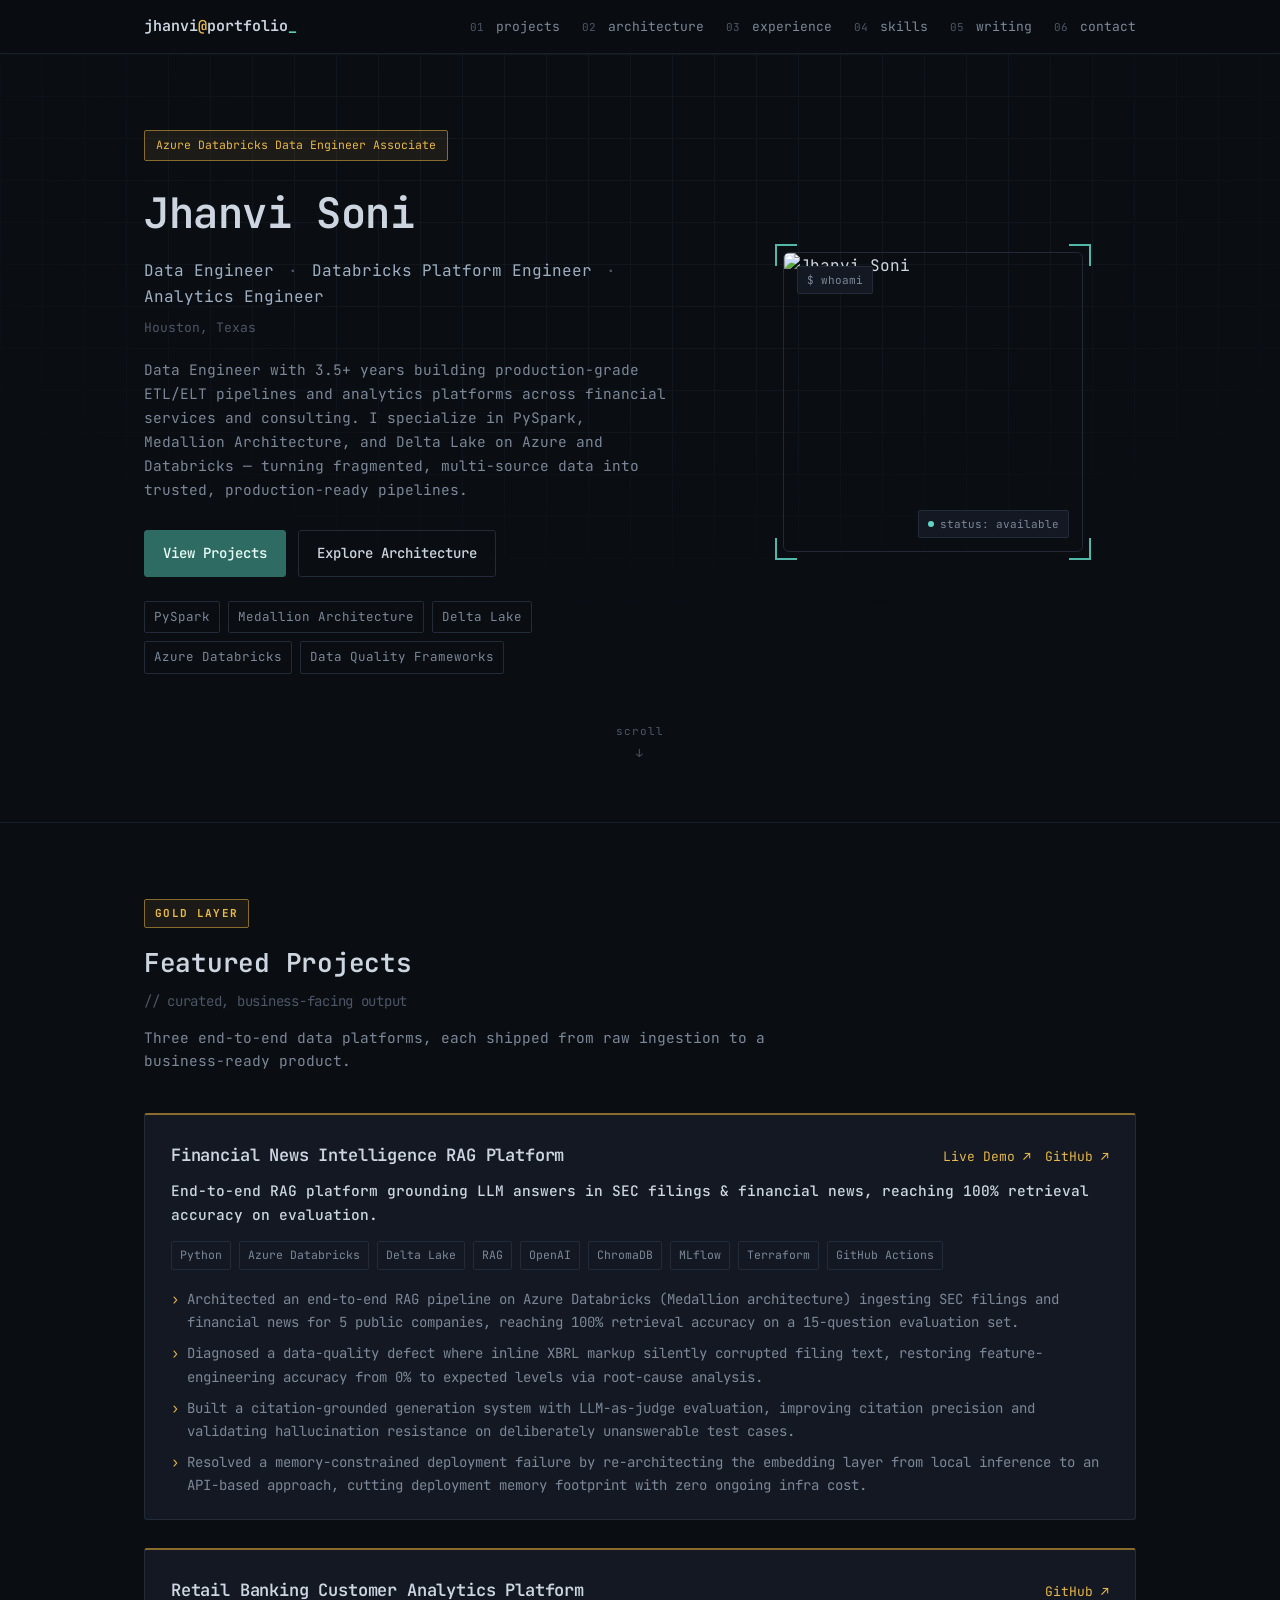
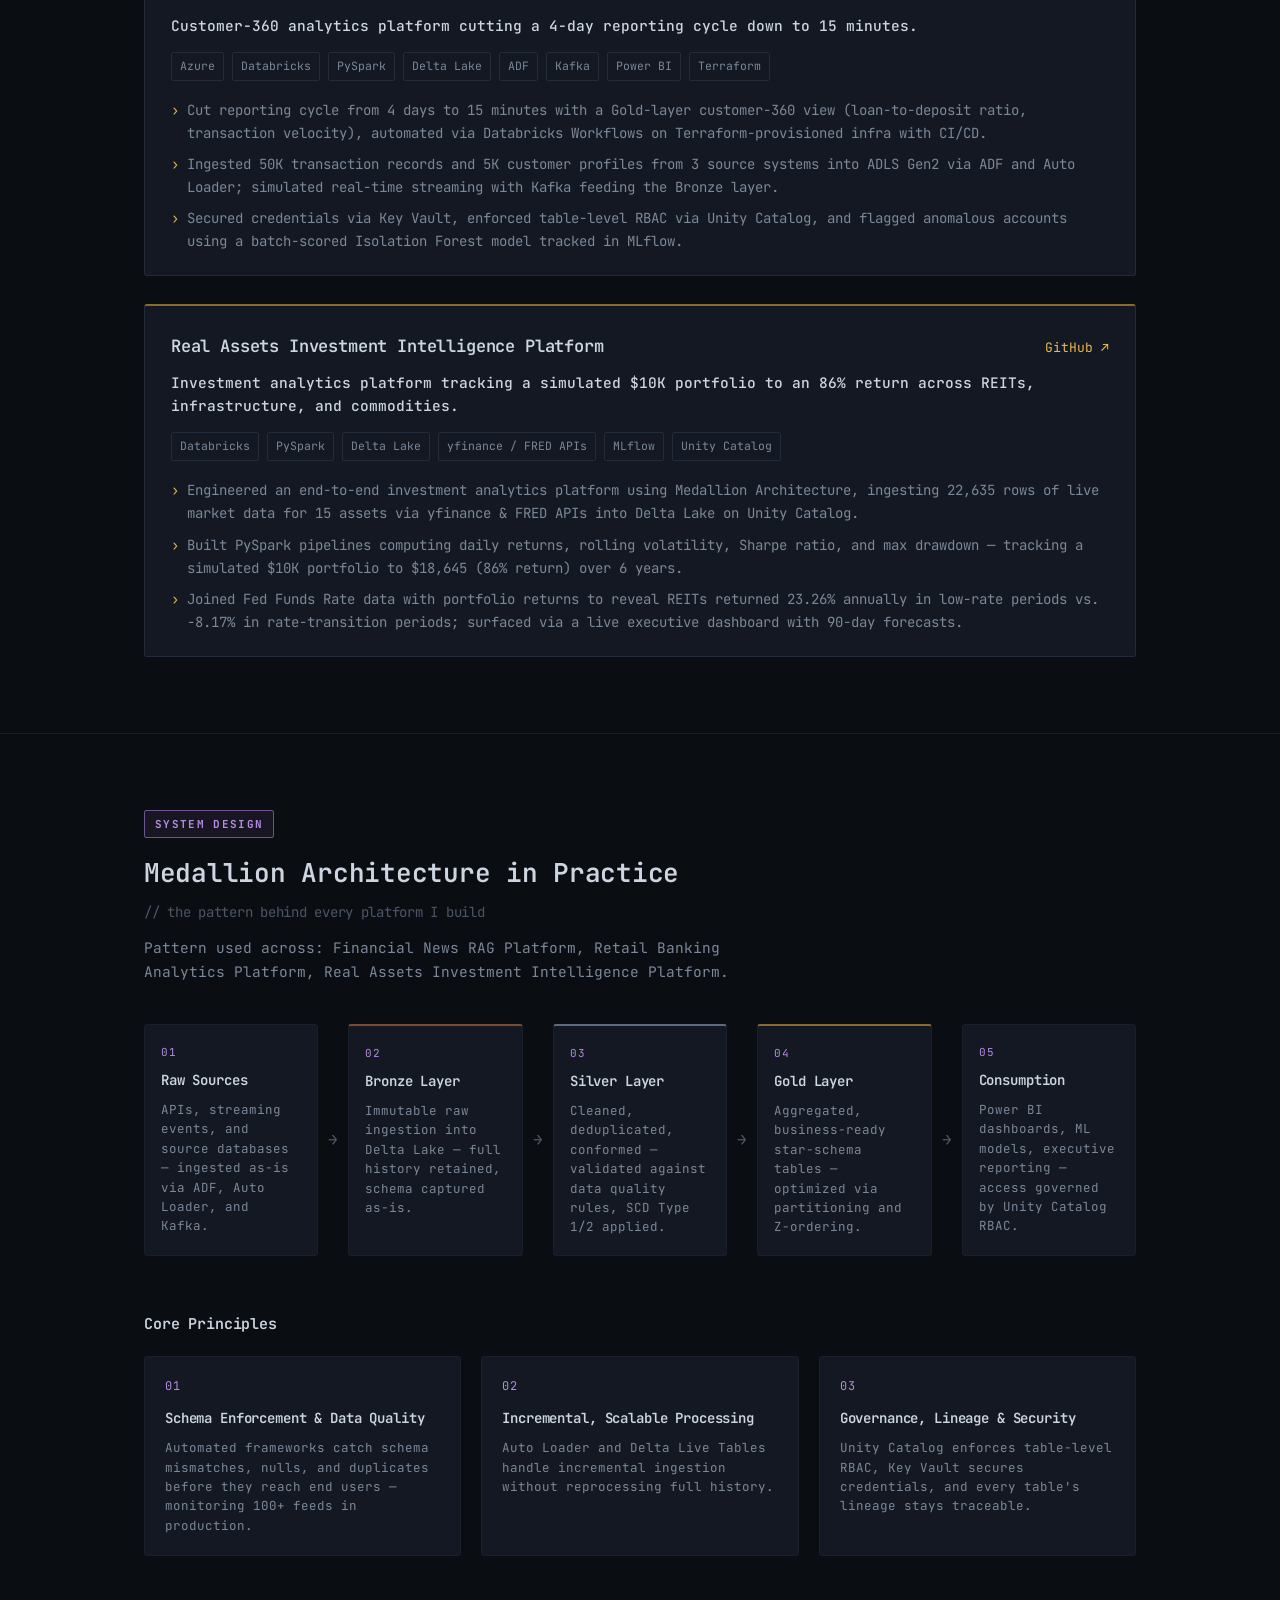
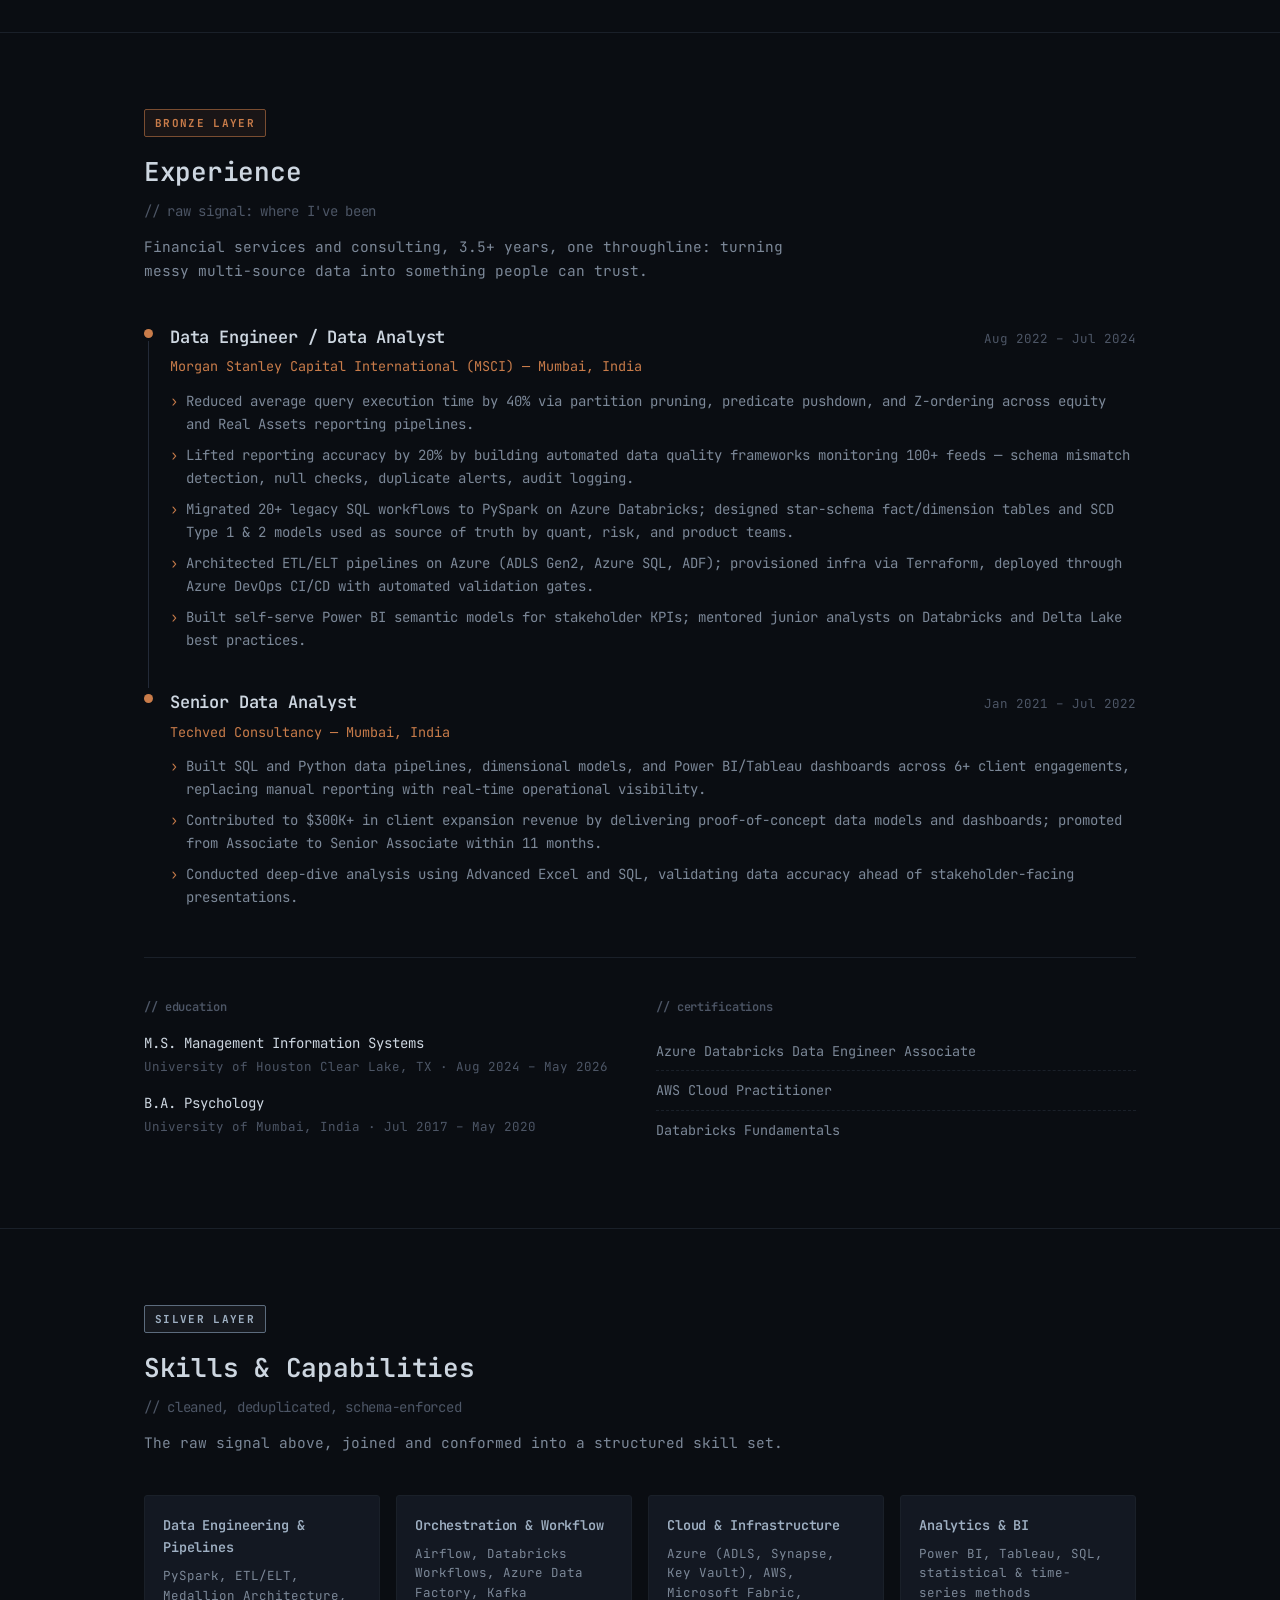
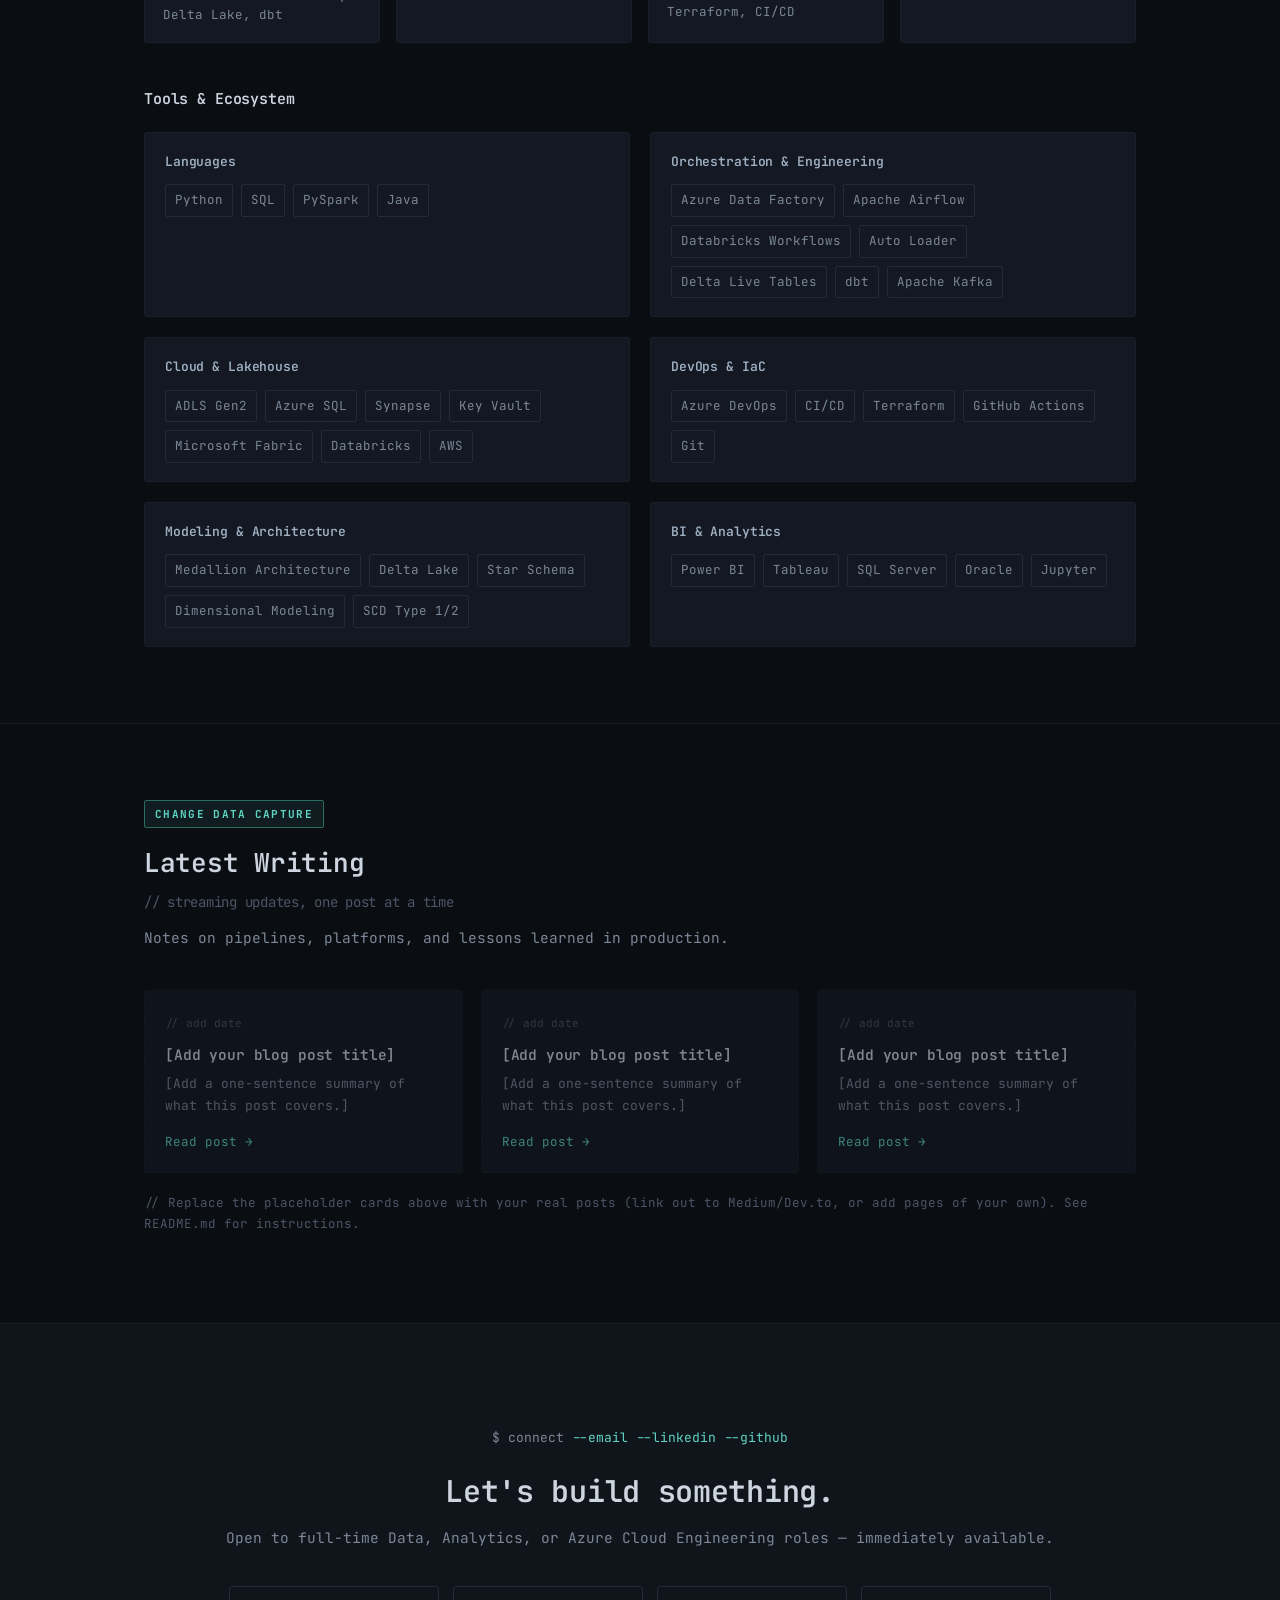
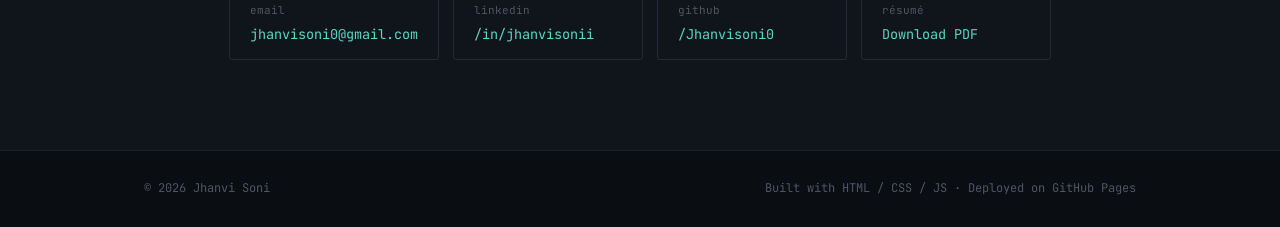
==== index.html @ 6d426b10 "Add files via upload" ====
<!DOCTYPE html>
<html lang="en">
<head>
<meta charset="UTF-8">
<meta name="viewport" content="width=device-width, initial-scale=1.0">
<title>Jhanvi Soni — Data Engineer</title>
<meta name="description" content="Jhanvi Soni — Data Engineer specializing in PySpark, Medallion Architecture, and Delta Lake on Azure & Databricks.">
<link rel="preconnect" href="https://fonts.googleapis.com">
<link rel="preconnect" href="https://fonts.gstatic.com" crossorigin>
<link href="https://fonts.googleapis.com/css2?family=JetBrains+Mono:ital,wght@0,400;0,500;0,600;0,700;1,400&display=swap" rel="stylesheet">
<link rel="stylesheet" href="style.css">
</head>
<body>

<!-- ============ NAV ============ -->
<header class="nav" id="nav">
  <div class="nav-inner">
    <a href="#top" class="nav-logo">jhanvi<span class="accent-gold">@</span>portfolio<span class="cursor-blink">_</span></a>
    <button class="nav-toggle" id="navToggle" aria-label="Toggle menu" aria-expanded="false">
      <span></span><span></span><span></span>
    </button>
    <nav class="nav-links" id="navLinks">
      <a href="#gold"><span class="line-no">01</span> projects</a>
      <a href="#architecture"><span class="line-no">02</span> architecture</a>
      <a href="#bronze"><span class="line-no">03</span> experience</a>
      <a href="#silver"><span class="line-no">04</span> skills</a>
      <a href="#cdc"><span class="line-no">05</span> writing</a>
      <a href="#contact"><span class="line-no">06</span> contact</a>
    </nav>
  </div>
</header>

<!-- ============ HERO ============ -->
<section class="hero" id="top">
  <div class="hero-grid"></div>
  <div class="container">
    <div class="hero-layout">

      <div class="hero-text">
        <span class="hero-badge">Azure Databricks Data Engineer Associate</span>
        <h1 class="hero-name">Jhanvi Soni</h1>
        <p class="hero-role">Data Engineer <span class="dot-sep">·</span> Databricks Platform Engineer <span class="dot-sep">·</span> Analytics Engineer</p>
        <p class="hero-location">Houston, Texas</p>
        <p class="hero-bio">Data Engineer with 3.5+ years building production-grade ETL/ELT pipelines and analytics platforms across financial services and consulting. I specialize in PySpark, Medallion Architecture, and Delta Lake on Azure and Databricks — turning fragmented, multi-source data into trusted, production-ready pipelines.</p>

        <div class="hero-actions">
          <a href="#gold" class="btn btn-primary">View Projects</a>
          <a href="#architecture" class="btn btn-ghost">Explore Architecture</a>
        </div>

        <div class="chip-row hero-pills">
          <span class="chip chip-pill">PySpark</span>
          <span class="chip chip-pill">Medallion Architecture</span>
          <span class="chip chip-pill">Delta Lake</span>
          <span class="chip chip-pill">Azure Databricks</span>
          <span class="chip chip-pill">Data Quality Frameworks</span>
        </div>
      </div>

      <div class="hero-photo-wrap">
        <div class="hero-photo-frame">
          <span class="frame-corner corner-tl"></span>
          <span class="frame-corner corner-tr"></span>
          <span class="frame-corner corner-bl"></span>
          <span class="frame-corner corner-br"></span>
          <img src="assets/profile.jpg" alt="Jhanvi Soni" class="hero-photo">
          <span class="frame-tag frame-tag-top">$ whoami</span>
          <span class="frame-tag frame-tag-bottom"><span class="status-dot"></span> status: available</span>
        </div>
      </div>

    </div>

    <a href="#gold" class="scroll-cue">
      <span>scroll</span>
      <span class="scroll-arrow">↓</span>
    </a>
  </div>
</section>

<!-- ============ GOLD :: FEATURED PROJECTS ============ -->
<section class="layer gold" id="gold">
  <div class="container">
    <div class="layer-head">
      <span class="layer-tag layer-tag-gold">GOLD LAYER</span>
      <h2 class="layer-title">Featured Projects <span class="layer-sub">// curated, business-facing output</span></h2>
      <p class="layer-desc">Three end-to-end data platforms, each shipped from raw ingestion to a business-ready product.</p>
    </div>

    <div class="projects-grid">

      <article class="project-card">
        <div class="project-head">
          <h3>Financial News Intelligence RAG Platform</h3>
          <div class="project-links">
            <a href="https://financial-news-intelligence-rag-spfkf8yfjgbvxuzqiozyth.streamlit.app/" target="_blank" rel="noopener">Live Demo ↗</a>
            <a href="https://github.com/Jhanvisoni0/financial-news-intelligence-rag" target="_blank" rel="noopener">GitHub ↗</a>
          </div>
        </div>
        <p class="project-teaser">End-to-end RAG platform grounding LLM answers in SEC filings &amp; financial news, reaching 100% retrieval accuracy on evaluation.</p>
        <div class="chip-row chip-row-tight">
          <span class="chip chip-sm">Python</span><span class="chip chip-sm">Azure Databricks</span><span class="chip chip-sm">Delta Lake</span><span class="chip chip-sm">RAG</span><span class="chip chip-sm">OpenAI</span><span class="chip chip-sm">ChromaDB</span><span class="chip chip-sm">MLflow</span><span class="chip chip-sm">Terraform</span><span class="chip chip-sm">GitHub Actions</span>
        </div>
        <ul class="project-bullets">
          <li>Architected an end-to-end RAG pipeline on Azure Databricks (Medallion architecture) ingesting SEC filings and financial news for 5 public companies, reaching 100% retrieval accuracy on a 15-question evaluation set.</li>
          <li>Diagnosed a data-quality defect where inline XBRL markup silently corrupted filing text, restoring feature-engineering accuracy from 0% to expected levels via root-cause analysis.</li>
          <li>Built a citation-grounded generation system with LLM-as-judge evaluation, improving citation precision and validating hallucination resistance on deliberately unanswerable test cases.</li>
          <li>Resolved a memory-constrained deployment failure by re-architecting the embedding layer from local inference to an API-based approach, cutting deployment memory footprint with zero ongoing infra cost.</li>
        </ul>
      </article>

      <article class="project-card">
        <div class="project-head">
          <h3>Retail Banking Customer Analytics Platform</h3>
          <div class="project-links">
            <!-- TODO: replace with direct repo link -->
            <a href="https://github.com/Jhanvisoni0" target="_blank" rel="noopener">GitHub ↗</a>
          </div>
        </div>
        <p class="project-teaser">Customer-360 analytics platform cutting a 4-day reporting cycle down to 15 minutes.</p>
        <div class="chip-row chip-row-tight">
          <span class="chip chip-sm">Azure</span><span class="chip chip-sm">Databricks</span><span class="chip chip-sm">PySpark</span><span class="chip chip-sm">Delta Lake</span><span class="chip chip-sm">ADF</span><span class="chip chip-sm">Kafka</span><span class="chip chip-sm">Power BI</span><span class="chip chip-sm">Terraform</span>
        </div>
        <ul class="project-bullets">
          <li>Cut reporting cycle from 4 days to 15 minutes with a Gold-layer customer-360 view (loan-to-deposit ratio, transaction velocity), automated via Databricks Workflows on Terraform-provisioned infra with CI/CD.</li>
          <li>Ingested 50K transaction records and 5K customer profiles from 3 source systems into ADLS Gen2 via ADF and Auto Loader; simulated real-time streaming with Kafka feeding the Bronze layer.</li>
          <li>Secured credentials via Key Vault, enforced table-level RBAC via Unity Catalog, and flagged anomalous accounts using a batch-scored Isolation Forest model tracked in MLflow.</li>
        </ul>
      </article>

      <article class="project-card">
        <div class="project-head">
          <h3>Real Assets Investment Intelligence Platform</h3>
          <div class="project-links">
            <!-- TODO: replace with direct repo link -->
            <a href="https://github.com/Jhanvisoni0" target="_blank" rel="noopener">GitHub ↗</a>
          </div>
        </div>
        <p class="project-teaser">Investment analytics platform tracking a simulated $10K portfolio to an 86% return across REITs, infrastructure, and commodities.</p>
        <div class="chip-row chip-row-tight">
          <span class="chip chip-sm">Databricks</span><span class="chip chip-sm">PySpark</span><span class="chip chip-sm">Delta Lake</span><span class="chip chip-sm">yfinance / FRED APIs</span><span class="chip chip-sm">MLflow</span><span class="chip chip-sm">Unity Catalog</span>
        </div>
        <ul class="project-bullets">
          <li>Engineered an end-to-end investment analytics platform using Medallion Architecture, ingesting 22,635 rows of live market data for 15 assets via yfinance &amp; FRED APIs into Delta Lake on Unity Catalog.</li>
          <li>Built PySpark pipelines computing daily returns, rolling volatility, Sharpe ratio, and max drawdown — tracking a simulated $10K portfolio to $18,645 (86% return) over 6 years.</li>
          <li>Joined Fed Funds Rate data with portfolio returns to reveal REITs returned 23.26% annually in low-rate periods vs. -8.17% in rate-transition periods; surfaced via a live executive dashboard with 90-day forecasts.</li>
        </ul>
      </article>

    </div>
  </div>
</section>

<!-- ============ ARCHITECTURE :: SYSTEM DESIGN ============ -->
<section class="layer architecture" id="architecture">
  <div class="container">
    <div class="layer-head">
      <span class="layer-tag layer-tag-arch">SYSTEM DESIGN</span>
      <h2 class="layer-title">Medallion Architecture in Practice <span class="layer-sub">// the pattern behind every platform I build</span></h2>
      <p class="layer-desc">Pattern used across: Financial News RAG Platform, Retail Banking Analytics Platform, Real Assets Investment Intelligence Platform.</p>
    </div>

    <div class="pipeline">
      <div class="pipeline-step">
        <div class="pipeline-icon">01</div>
        <h4>Raw Sources</h4>
        <p>APIs, streaming events, and source databases — ingested as-is via ADF, Auto Loader, and Kafka.</p>
      </div>
      <div class="pipeline-arrow">→</div>
      <div class="pipeline-step step-bronze">
        <div class="pipeline-icon">02</div>
        <h4>Bronze Layer</h4>
        <p>Immutable raw ingestion into Delta Lake — full history retained, schema captured as-is.</p>
      </div>
      <div class="pipeline-arrow">→</div>
      <div class="pipeline-step step-silver">
        <div class="pipeline-icon">03</div>
        <h4>Silver Layer</h4>
        <p>Cleaned, deduplicated, conformed — validated against data quality rules, SCD Type 1/2 applied.</p>
      </div>
      <div class="pipeline-arrow">→</div>
      <div class="pipeline-step step-gold">
        <div class="pipeline-icon">04</div>
        <h4>Gold Layer</h4>
        <p>Aggregated, business-ready star-schema tables — optimized via partitioning and Z-ordering.</p>
      </div>
      <div class="pipeline-arrow">→</div>
      <div class="pipeline-step">
        <div class="pipeline-icon">05</div>
        <h4>Consumption</h4>
        <p>Power BI dashboards, ML models, executive reporting — access governed by Unity Catalog RBAC.</p>
      </div>
    </div>

    <h3 class="principles-title">Core Principles</h3>
    <div class="principles-grid">
      <div class="principle">
        <span class="principle-no">01</span>
        <h4>Schema Enforcement &amp; Data Quality</h4>
        <p>Automated frameworks catch schema mismatches, nulls, and duplicates before they reach end users — monitoring 100+ feeds in production.</p>
      </div>
      <div class="principle">
        <span class="principle-no">02</span>
        <h4>Incremental, Scalable Processing</h4>
        <p>Auto Loader and Delta Live Tables handle incremental ingestion without reprocessing full history.</p>
      </div>
      <div class="principle">
        <span class="principle-no">03</span>
        <h4>Governance, Lineage &amp; Security</h4>
        <p>Unity Catalog enforces table-level RBAC, Key Vault secures credentials, and every table's lineage stays traceable.</p>
      </div>
    </div>
  </div>
</section>

<!-- ============ BRONZE :: EXPERIENCE ============ -->
<section class="layer bronze" id="bronze">
  <div class="container">
    <div class="layer-head">
      <span class="layer-tag layer-tag-bronze">BRONZE LAYER</span>
      <h2 class="layer-title">Experience <span class="layer-sub">// raw signal: where I've been</span></h2>
      <p class="layer-desc">Financial services and consulting, 3.5+ years, one throughline: turning messy multi-source data into something people can trust.</p>
    </div>

    <div class="timeline">
      <div class="timeline-item">
        <div class="timeline-marker"></div>
        <div class="timeline-content">
          <div class="timeline-header">
            <h3>Data Engineer / Data Analyst</h3>
            <span class="timeline-date">Aug 2022 – Jul 2024</span>
          </div>
          <p class="timeline-org">Morgan Stanley Capital International (MSCI) — Mumbai, India</p>
          <ul class="timeline-bullets">
            <li>Reduced average query execution time by 40% via partition pruning, predicate pushdown, and Z-ordering across equity and Real Assets reporting pipelines.</li>
            <li>Lifted reporting accuracy by 20% by building automated data quality frameworks monitoring 100+ feeds — schema mismatch detection, null checks, duplicate alerts, audit logging.</li>
            <li>Migrated 20+ legacy SQL workflows to PySpark on Azure Databricks; designed star-schema fact/dimension tables and SCD Type 1 &amp; 2 models used as source of truth by quant, risk, and product teams.</li>
            <li>Architected ETL/ELT pipelines on Azure (ADLS Gen2, Azure SQL, ADF); provisioned infra via Terraform, deployed through Azure DevOps CI/CD with automated validation gates.</li>
            <li>Built self-serve Power BI semantic models for stakeholder KPIs; mentored junior analysts on Databricks and Delta Lake best practices.</li>
          </ul>
        </div>
      </div>

      <div class="timeline-item">
        <div class="timeline-marker"></div>
        <div class="timeline-content">
          <div class="timeline-header">
            <h3>Senior Data Analyst</h3>
            <span class="timeline-date">Jan 2021 – Jul 2022</span>
          </div>
          <p class="timeline-org">Techved Consultancy — Mumbai, India</p>
          <ul class="timeline-bullets">
            <li>Built SQL and Python data pipelines, dimensional models, and Power BI/Tableau dashboards across 6+ client engagements, replacing manual reporting with real-time operational visibility.</li>
            <li>Contributed to $300K+ in client expansion revenue by delivering proof-of-concept data models and dashboards; promoted from Associate to Senior Associate within 11 months.</li>
            <li>Conducted deep-dive analysis using Advanced Excel and SQL, validating data accuracy ahead of stakeholder-facing presentations.</li>
          </ul>
        </div>
      </div>
    </div>

    <div class="edu-certs">
      <div class="edu-col">
        <h4 class="col-label">// education</h4>
        <div class="edu-item">
          <p class="edu-degree">M.S. Management Information Systems</p>
          <p class="edu-school">University of Houston Clear Lake, TX · Aug 2024 – May 2026</p>
        </div>
        <div class="edu-item">
          <p class="edu-degree">B.A. Psychology</p>
          <p class="edu-school">University of Mumbai, India · Jul 2017 – May 2020</p>
        </div>
      </div>
      <div class="edu-col">
        <h4 class="col-label">// certifications</h4>
        <div class="cert-item">Azure Databricks Data Engineer Associate</div>
        <div class="cert-item">AWS Cloud Practitioner</div>
        <div class="cert-item">Databricks Fundamentals</div>
      </div>
    </div>
  </div>
</section>

<!-- ============ SILVER :: SKILLS ============ -->
<section class="layer silver" id="silver">
  <div class="container">
    <div class="layer-head">
      <span class="layer-tag layer-tag-silver">SILVER LAYER</span>
      <h2 class="layer-title">Skills &amp; Capabilities <span class="layer-sub">// cleaned, deduplicated, schema-enforced</span></h2>
      <p class="layer-desc">The raw signal above, joined and conformed into a structured skill set.</p>
    </div>

    <div class="capabilities-grid">
      <div class="capability">
        <h4>Data Engineering &amp; Pipelines</h4>
        <p>PySpark, ETL/ELT, Medallion Architecture, Delta Lake, dbt</p>
      </div>
      <div class="capability">
        <h4>Orchestration &amp; Workflow</h4>
        <p>Airflow, Databricks Workflows, Azure Data Factory, Kafka</p>
      </div>
      <div class="capability">
        <h4>Cloud &amp; Infrastructure</h4>
        <p>Azure (ADLS, Synapse, Key Vault), AWS, Microsoft Fabric, Terraform, CI/CD</p>
      </div>
      <div class="capability">
        <h4>Analytics &amp; BI</h4>
        <p>Power BI, Tableau, SQL, statistical &amp; time-series methods</p>
      </div>
    </div>

    <h3 class="tools-title">Tools &amp; Ecosystem</h3>
    <div class="skills-grid">
      <div class="skill-card">
        <h4>Languages</h4>
        <div class="chip-row">
          <span class="chip">Python</span><span class="chip">SQL</span><span class="chip">PySpark</span><span class="chip">Java</span>
        </div>
      </div>
      <div class="skill-card">
        <h4>Orchestration &amp; Engineering</h4>
        <div class="chip-row">
          <span class="chip">Azure Data Factory</span><span class="chip">Apache Airflow</span><span class="chip">Databricks Workflows</span><span class="chip">Auto Loader</span><span class="chip">Delta Live Tables</span><span class="chip">dbt</span><span class="chip">Apache Kafka</span>
        </div>
      </div>
      <div class="skill-card">
        <h4>Cloud &amp; Lakehouse</h4>
        <div class="chip-row">
          <span class="chip">ADLS Gen2</span><span class="chip">Azure SQL</span><span class="chip">Synapse</span><span class="chip">Key Vault</span><span class="chip">Microsoft Fabric</span><span class="chip">Databricks</span><span class="chip">AWS</span>
        </div>
      </div>
      <div class="skill-card">
        <h4>DevOps &amp; IaC</h4>
        <div class="chip-row">
          <span class="chip">Azure DevOps</span><span class="chip">CI/CD</span><span class="chip">Terraform</span><span class="chip">GitHub Actions</span><span class="chip">Git</span>
        </div>
      </div>
      <div class="skill-card">
        <h4>Modeling &amp; Architecture</h4>
        <div class="chip-row">
          <span class="chip">Medallion Architecture</span><span class="chip">Delta Lake</span><span class="chip">Star Schema</span><span class="chip">Dimensional Modeling</span><span class="chip">SCD Type 1/2</span>
        </div>
      </div>
      <div class="skill-card">
        <h4>BI &amp; Analytics</h4>
        <div class="chip-row">
          <span class="chip">Power BI</span><span class="chip">Tableau</span><span class="chip">SQL Server</span><span class="chip">Oracle</span><span class="chip">Jupyter</span>
        </div>
      </div>
    </div>
  </div>
</section>

<!-- ============ CDC :: LATEST WRITING (Blog) ============ -->
<section class="layer cdc" id="cdc">
  <div class="container">
    <div class="layer-head">
      <span class="layer-tag layer-tag-cdc">CHANGE DATA CAPTURE</span>
      <h2 class="layer-title">Latest Writing <span class="layer-sub">// streaming updates, one post at a time</span></h2>
      <p class="layer-desc">Notes on pipelines, platforms, and lessons learned in production.</p>
    </div>

    <div class="blog-grid">
      <a href="#" class="blog-card blog-placeholder">
        <span class="blog-date">// add date</span>
        <h4>[Add your blog post title]</h4>
        <p>[Add a one-sentence summary of what this post covers.]</p>
        <span class="blog-read">Read post →</span>
      </a>
      <a href="#" class="blog-card blog-placeholder">
        <span class="blog-date">// add date</span>
        <h4>[Add your blog post title]</h4>
        <p>[Add a one-sentence summary of what this post covers.]</p>
        <span class="blog-read">Read post →</span>
      </a>
      <a href="#" class="blog-card blog-placeholder">
        <span class="blog-date">// add date</span>
        <h4>[Add your blog post title]</h4>
        <p>[Add a one-sentence summary of what this post covers.]</p>
        <span class="blog-read">Read post →</span>
      </a>
    </div>
    <p class="blog-note">// Replace the placeholder cards above with your real posts (link out to Medium/Dev.to, or add pages of your own). See README.md for instructions.</p>
  </div>
</section>

<!-- ============ CONTACT ============ -->
<section class="contact" id="contact">
  <div class="container contact-inner">
    <p class="contact-prompt"><span class="prompt">$</span> connect <span class="flag">--email</span> <span class="flag">--linkedin</span> <span class="flag">--github</span></p>
    <h2 class="contact-title">Let's build something.</h2>
    <p class="contact-sub">Open to full-time Data, Analytics, or Azure Cloud Engineering roles — immediately available.</p>
    <div class="contact-links">
      <a href="mailto:jhanvisoni0@gmail.com" class="contact-link">
        <span class="contact-label">email</span>
        <span class="contact-value">jhanvisoni0@gmail.com</span>
      </a>
      <a href="https://linkedin.com/in/jhanvisonii/" target="_blank" rel="noopener" class="contact-link">
        <span class="contact-label">linkedin</span>
        <span class="contact-value">/in/jhanvisonii</span>
      </a>
      <a href="https://github.com/Jhanvisoni0" target="_blank" rel="noopener" class="contact-link">
        <span class="contact-label">github</span>
        <span class="contact-value">/Jhanvisoni0</span>
      </a>
      <a href="JhanviSoni_Resume.pdf" download class="contact-link">
        <span class="contact-label">résumé</span>
        <span class="contact-value">Download PDF</span>
      </a>
    </div>
  </div>
</section>

<footer class="footer">
  <div class="container footer-inner">
    <span>© 2026 Jhanvi Soni</span>
    <span class="footer-dim">Built with HTML / CSS / JS · Deployed on GitHub Pages</span>
  </div>
</footer>

<script src="script.js"></script>
</body>
</html>
---- style.css ----
/* ==========================================================================
   Design tokens
   ========================================================================== */
:root{
  --bg: #0a0d12;
  --bg-raised: #10141b;
  --bg-card: #131822;
  --border: #232a38;
  --border-soft: #1a2029;

  --text: #cdd6e0;
  --text-dim: #7c8898;
  --text-faint: #4d5666;

  --bronze: #c97c4a;
  --bronze-dim: #7a4d31;
  --silver: #9fb0c3;
  --silver-dim: #5c6b7d;
  --gold: #e8b84b;
  --gold-dim: #8a6b2e;
  --arch: #b48ce0;
  --arch-dim: #6d5490;

  --cyan: #5fd6c4;
  --cyan-dim: #2e6b62;

  --font-mono: 'JetBrains Mono', 'SFMono-Regular', Consolas, monospace;

  --radius: 3px;
  --max-w: 1040px;
}

*, *::before, *::after{ box-sizing: border-box; }
html{ scroll-behavior: smooth; }

@media (prefers-reduced-motion: reduce){
  html{ scroll-behavior: auto; }
  *{ animation-duration: 0.001ms !important; animation-iteration-count: 1 !important; transition-duration: 0.001ms !important; }
}

body{
  margin: 0;
  background: var(--bg);
  color: var(--text);
  font-family: var(--font-mono);
  font-size: 16px;
  line-height: 1.65;
  -webkit-font-smoothing: antialiased;
}

.container{ max-width: var(--max-w); margin: 0 auto; padding: 0 24px; }

a{ color: var(--cyan); text-decoration: none; }
a:hover{ text-decoration: underline; }
h1,h2,h3,h4{ margin: 0; font-weight: 600; letter-spacing: -0.01em; }
ul{ margin: 0; padding: 0; }

a:focus-visible, button:focus-visible{ outline: 2px solid var(--cyan); outline-offset: 2px; }

.accent-gold{ color: var(--gold); }
.cursor-blink{ display: inline-block; animation: blink 1.1s steps(1) infinite; color: var(--cyan); }
@keyframes blink{ 50%{ opacity: 0; } }

/* ==========================================================================
   Nav
   ========================================================================== */
.nav{
  position: sticky; top: 0; z-index: 50;
  background: rgba(10,13,18,0.85);
  backdrop-filter: blur(8px);
  border-bottom: 1px solid var(--border-soft);
}
.nav-inner{
  max-width: var(--max-w); margin: 0 auto; padding: 14px 24px;
  display: flex; align-items: center; justify-content: space-between;
}
.nav-logo{ color: var(--text); font-weight: 600; font-size: 15px; }
.nav-logo:hover{ text-decoration: none; color: var(--text); }
.nav-links{ display: flex; gap: 22px; }
.nav-links a{ color: var(--text-dim); font-size: 13px; }
.nav-links a:hover{ color: var(--cyan); text-decoration: none; }
.line-no{ color: var(--text-faint); margin-right: 4px; font-size: 11px; }

.nav-toggle{ display: none; flex-direction: column; gap: 5px; background: none; border: none; cursor: pointer; padding: 6px; }
.nav-toggle span{ width: 20px; height: 2px; background: var(--text); display: block; }

/* ==========================================================================
   Hero
   ========================================================================== */
.hero{ position: relative; padding: 76px 0 60px; overflow: hidden; }
.hero-grid{
  position: absolute; inset: 0;
  background-image: linear-gradient(var(--border-soft) 1px, transparent 1px), linear-gradient(90deg, var(--border-soft) 1px, transparent 1px);
  background-size: 42px 42px;
  mask-image: radial-gradient(ellipse 70% 60% at 50% 20%, black 40%, transparent 90%);
  opacity: 0.5; pointer-events: none;
}

.hero-layout{
  position: relative;
  display: grid;
  grid-template-columns: 1.3fr 1fr;
  gap: 56px;
  align-items: center;
}

.hero-badge{
  display: inline-block;
  font-size: 11.5px;
  color: var(--gold);
  border: 1px solid var(--gold-dim);
  background: rgba(232,184,75,0.08);
  padding: 5px 11px;
  border-radius: 2px;
  margin-bottom: 18px;
}
.hero-name{ font-size: 42px; color: var(--text); margin-bottom: 10px; }
.hero-role{ font-size: 16px; color: var(--silver); margin: 0 0 6px; }
.dot-sep{ color: var(--text-faint); margin: 0 4px; }
.hero-location{ font-size: 13px; color: var(--text-faint); margin: 0 0 20px; }
.hero-bio{ font-size: 14.5px; color: var(--text-dim); max-width: 560px; margin: 0 0 28px; }

.hero-actions{ display: flex; gap: 12px; flex-wrap: wrap; margin-bottom: 24px; }
.btn{
  display: inline-flex; align-items: center; gap: 6px;
  padding: 11px 18px; border-radius: var(--radius);
  font-family: var(--font-mono); font-size: 14px; font-weight: 500;
  border: 1px solid var(--border);
  transition: border-color .15s ease, color .15s ease, background .15s ease;
}
.btn:hover{ text-decoration: none; }
.btn-primary{ background: var(--cyan-dim); color: #eafff9; border-color: var(--cyan-dim); }
.btn-primary:hover{ background: var(--cyan); border-color: var(--cyan); color: #04231d; }
.btn-ghost{ color: var(--text); background: transparent; }
.btn-ghost:hover{ border-color: var(--cyan); color: var(--cyan); }

.hero-pills{ margin-top: 4px; }
.chip-pill{ border-color: var(--border); color: var(--text-dim); border-radius: 20px; padding: 6px 13px; }

/* --- hero photo --- */
.hero-photo-wrap{ display: flex; justify-content: center; }
.hero-photo-frame{
  position: relative;
  width: 100%;
  max-width: 300px;
}
.hero-photo{
  width: 100%;
  aspect-ratio: 1 / 1;
  object-fit: cover;
  border-radius: 6px;
  border: 1px solid var(--border);
  display: block;
  filter: saturate(0.92) contrast(1.02);
}
.frame-corner{
  position: absolute;
  width: 22px; height: 22px;
  border: 2px solid var(--cyan);
  opacity: 0.85;
}
.corner-tl{ top: -8px; left: -8px; border-right: none; border-bottom: none; }
.corner-tr{ top: -8px; right: -8px; border-left: none; border-bottom: none; }
.corner-bl{ bottom: -8px; left: -8px; border-right: none; border-top: none; }
.corner-br{ bottom: -8px; right: -8px; border-left: none; border-top: none; }

.frame-tag{
  position: absolute;
  font-size: 11px;
  background: var(--bg-card);
  border: 1px solid var(--border);
  color: var(--text-dim);
  padding: 4px 9px;
  border-radius: 2px;
  white-space: nowrap;
}
.frame-tag-top{ top: 14px; left: 14px; }
.frame-tag-bottom{ bottom: 14px; right: 14px; display: flex; align-items: center; gap: 6px; }
.status-dot{
  width: 6px; height: 6px; border-radius: 50%;
  background: var(--cyan);
  display: inline-block;
  animation: pulse-dot 1.6s ease-in-out infinite;
}
@keyframes pulse-dot{ 0%,100%{ opacity: 1; } 50%{ opacity: 0.35; } }

.scroll-cue{
  display: flex; flex-direction: column; align-items: center; gap: 4px;
  margin: 48px auto 0; width: fit-content;
  color: var(--text-faint); font-size: 11px; letter-spacing: 0.1em;
}
.scroll-cue:hover{ color: var(--cyan); text-decoration: none; }
.scroll-arrow{ animation: bob 1.8s ease-in-out infinite; }
@keyframes bob{ 0%,100%{ transform: translateY(0); } 50%{ transform: translateY(4px); } }

/* ==========================================================================
   Layer sections
   ========================================================================== */
.layer{ padding: 76px 0; border-top: 1px solid var(--border-soft); }
.layer-head{ margin-bottom: 40px; max-width: 660px; }

.layer-tag{
  display: inline-block; font-size: 11px; letter-spacing: 0.12em; font-weight: 700;
  padding: 4px 10px; border-radius: 2px; margin-bottom: 14px;
}
.layer-tag-bronze{ color: var(--bronze); border: 1px solid var(--bronze-dim); background: rgba(201,124,74,0.08); }
.layer-tag-silver{ color: var(--silver); border: 1px solid var(--silver-dim); background: rgba(159,176,195,0.08); }
.layer-tag-gold{ color: var(--gold); border: 1px solid var(--gold-dim); background: rgba(232,184,75,0.08); }
.layer-tag-cdc{ color: var(--cyan); border: 1px solid var(--cyan-dim); background: rgba(95,214,196,0.08); }
.layer-tag-arch{ color: var(--arch); border: 1px solid var(--arch-dim); background: rgba(180,140,224,0.08); }

.layer-title{ font-size: 26px; color: var(--text); margin-bottom: 12px; }
.layer-sub{ display: block; font-size: 14px; font-weight: 400; color: var(--text-faint); margin-top: 6px; }
.layer-desc{ color: var(--text-dim); font-size: 14.5px; margin: 0; }

/* Gold: projects */
.projects-grid{ display: flex; flex-direction: column; gap: 28px; }
.project-card{
  background: var(--bg-card); border: 1px solid var(--border); border-top: 2px solid var(--gold-dim);
  border-radius: var(--radius); padding: 26px 26px 22px;
}
.project-head{ display: flex; justify-content: space-between; align-items: baseline; flex-wrap: wrap; gap: 8px 16px; margin-bottom: 4px; }
.project-head h3{ font-size: 17px; color: var(--text); }
.project-links{ display: flex; gap: 14px; font-size: 13px; white-space: nowrap; }
.project-links a{ color: var(--gold); }
.project-teaser{ font-size: 14.5px; color: var(--text); margin: 10px 0 14px; font-weight: 500; }
.project-bullets{ list-style: none; display: flex; flex-direction: column; gap: 8px; }
.project-bullets li{ font-size: 14px; color: var(--text-dim); padding-left: 16px; position: relative; }
.project-bullets li::before{ content: "›"; position: absolute; left: 0; color: var(--gold); }

/* Architecture: pipeline */
.pipeline{
  display: flex; align-items: stretch; gap: 10px; flex-wrap: wrap;
  margin-bottom: 56px;
}
.pipeline-step{
  flex: 1 1 160px;
  background: var(--bg-card);
  border: 1px solid var(--border-soft);
  border-radius: var(--radius);
  padding: 18px 16px;
  min-width: 150px;
}
.step-bronze{ border-top: 2px solid var(--bronze-dim); }
.step-silver{ border-top: 2px solid var(--silver-dim); }
.step-gold{ border-top: 2px solid var(--gold-dim); }
.pipeline-icon{ font-size: 11px; color: var(--arch); margin-bottom: 8px; letter-spacing: 0.08em; }
.pipeline-step h4{ font-size: 14px; color: var(--text); margin-bottom: 8px; }
.pipeline-step p{ font-size: 12.5px; color: var(--text-dim); margin: 0; line-height: 1.55; }
.pipeline-arrow{
  display: flex; align-items: center; justify-content: center;
  color: var(--text-faint); font-size: 16px; flex: 0 0 auto;
}

.principles-title{ font-size: 15px; color: var(--text); margin-bottom: 20px; }
.principles-grid{ display: grid; grid-template-columns: repeat(3, 1fr); gap: 20px; }
.principle{ background: var(--bg-card); border: 1px solid var(--border-soft); border-radius: var(--radius); padding: 20px; }
.principle-no{ display: block; font-size: 12px; color: var(--arch); margin-bottom: 10px; letter-spacing: 0.08em; }
.principle h4{ font-size: 14px; color: var(--text); margin-bottom: 8px; }
.principle p{ font-size: 12.5px; color: var(--text-dim); margin: 0; line-height: 1.55; }

/* Bronze: timeline */
.timeline{ display: flex; flex-direction: column; gap: 36px; }
.timeline-item{ position: relative; padding-left: 26px; }
.timeline-marker{ position: absolute; left: 0; top: 6px; width: 9px; height: 9px; border-radius: 50%; background: var(--bronze); }
.timeline-item::before{ content: ""; position: absolute; left: 4px; top: 18px; bottom: -36px; width: 1px; background: var(--border); }
.timeline-item:last-child::before{ display: none; }
.timeline-header{ display: flex; justify-content: space-between; align-items: baseline; flex-wrap: wrap; gap: 8px; }
.timeline-header h3{ font-size: 17px; color: var(--text); }
.timeline-date{ font-size: 12.5px; color: var(--text-faint); white-space: nowrap; }
.timeline-org{ font-size: 13.5px; color: var(--bronze); margin: 4px 0 12px; }
.timeline-bullets{ list-style: none; display: flex; flex-direction: column; gap: 8px; }
.timeline-bullets li{ font-size: 14px; color: var(--text-dim); padding-left: 16px; position: relative; }
.timeline-bullets li::before{ content: "›"; position: absolute; left: 0; color: var(--bronze); }

.edu-certs{ display: grid; grid-template-columns: 1fr 1fr; gap: 32px; margin-top: 48px; padding-top: 40px; border-top: 1px solid var(--border-soft); }
.col-label{ font-size: 12px; color: var(--text-faint); margin-bottom: 14px; font-weight: 600; }
.edu-item{ margin-bottom: 14px; }
.edu-degree{ margin: 0; font-size: 14px; color: var(--text); }
.edu-school{ margin: 2px 0 0; font-size: 12.5px; color: var(--text-faint); }
.cert-item{ font-size: 13.5px; color: var(--text-dim); padding: 8px 0; border-bottom: 1px dashed var(--border-soft); }
.cert-item:last-child{ border-bottom: none; }

/* Silver: capabilities + skills */
.capabilities-grid{ display: grid; grid-template-columns: repeat(4, 1fr); gap: 16px; margin-bottom: 44px; }
.capability{ background: var(--bg-card); border: 1px solid var(--border-soft); border-radius: var(--radius); padding: 18px; }
.capability h4{ font-size: 13.5px; color: var(--silver); margin-bottom: 8px; }
.capability p{ font-size: 12.5px; color: var(--text-dim); margin: 0; line-height: 1.55; }

.tools-title{ font-size: 15px; color: var(--text); margin-bottom: 20px; }
.skills-grid{ display: grid; grid-template-columns: repeat(2, 1fr); gap: 20px; }
.skill-card{ background: var(--bg-card); border: 1px solid var(--border-soft); border-radius: var(--radius); padding: 18px 20px; }
.skill-card h4{ font-size: 13px; color: var(--silver); margin-bottom: 12px; font-weight: 600; }
.chip-row{ display: flex; flex-wrap: wrap; gap: 8px; }
.chip{ font-size: 12.5px; color: var(--text-dim); border: 1px solid var(--border); border-radius: 2px; padding: 5px 9px; white-space: nowrap; }
.chip-sm{ font-size: 11.5px; padding: 4px 8px; }
.chip-row-tight{ margin: 14px 0 18px; }

/* CDC: blog */
.blog-grid{ display: grid; grid-template-columns: repeat(3, 1fr); gap: 18px; }
.blog-card{ display: block; background: var(--bg-card); border: 1px solid var(--border-soft); border-radius: var(--radius); padding: 18px 20px; color: var(--text); transition: border-color .15s ease; }
.blog-card:hover{ border-color: var(--cyan-dim); text-decoration: none; }
.blog-date{ font-size: 11px; color: var(--text-faint); }
.blog-card h4{ font-size: 14.5px; margin: 8px 0 6px; color: var(--text); }
.blog-card p{ font-size: 13px; color: var(--text-dim); margin: 0 0 12px; }
.blog-read{ font-size: 12.5px; color: var(--cyan); }
.blog-placeholder{ opacity: 0.6; border-style: dashed; }
.blog-note{ margin-top: 20px; font-size: 12.5px; color: var(--text-faint); }

/* ==========================================================================
   Contact
   ========================================================================== */
.contact{ padding: 90px 0; text-align: center; border-top: 1px solid var(--border-soft); background: var(--bg-raised); }
.contact-prompt{ font-size: 13px; color: var(--text-dim); margin-bottom: 18px; }
.flag{ color: var(--cyan); }
.contact-title{ font-size: 30px; color: var(--text); margin-bottom: 10px; }
.contact-sub{ color: var(--text-dim); font-size: 14.5px; margin: 0 0 36px; }
.contact-links{ display: flex; justify-content: center; gap: 14px; flex-wrap: wrap; }
.contact-link{ display: flex; flex-direction: column; align-items: flex-start; gap: 4px; padding: 14px 20px; border: 1px solid var(--border); border-radius: var(--radius); min-width: 190px; color: var(--text); text-align: left; }
.contact-link:hover{ border-color: var(--cyan); text-decoration: none; }
.contact-label{ font-size: 11px; color: var(--text-faint); }
.contact-value{ font-size: 13.5px; color: var(--cyan); }

/* ==========================================================================
   Footer
   ========================================================================== */
.footer{ padding: 28px 0; border-top: 1px solid var(--border-soft); }
.footer-inner{ display: flex; justify-content: space-between; flex-wrap: wrap; gap: 8px; font-size: 12px; color: var(--text-faint); }

/* ==========================================================================
   Scroll-reveal
   ========================================================================== */
.layer{ opacity: 0; transform: translateY(14px); }
.layer.in-view{ animation: reveal 0.6s ease forwards; }
@keyframes reveal{ to{ opacity: 1; transform: translateY(0); } }

/* ==========================================================================
   Responsive
   ========================================================================== */
@media (max-width: 860px){
  .hero-layout{ grid-template-columns: 1fr; gap: 36px; }
  .hero-photo-wrap{ order: -1; }
  .hero-photo-frame{ max-width: 220px; }
  .hero-text{ text-align: left; }
  .capabilities-grid{ grid-template-columns: repeat(2, 1fr); }
  .principles-grid{ grid-template-columns: 1fr; }
}

@media (max-width: 760px){
  .nav-toggle{ display: flex; }
  .nav-links{
    position: absolute; top: 100%; left: 0; right: 0;
    background: var(--bg-raised); border-bottom: 1px solid var(--border-soft);
    flex-direction: column; padding: 16px 24px; gap: 16px; display: none;
  }
  .nav-links.open{ display: flex; }

  .hero-name{ font-size: 32px; }
  .skills-grid{ grid-template-columns: 1fr; }
  .edu-certs{ grid-template-columns: 1fr; }
  .blog-grid{ grid-template-columns: 1fr; }
  .contact-title{ font-size: 24px; }
  .layer{ padding: 52px 0; }
  .hero{ padding: 52px 0 40px; }
  .pipeline{ flex-direction: column; }
  .pipeline-arrow{ transform: rotate(90deg); padding: 2px 0; }
  .capabilities-grid{ grid-template-columns: 1fr; }
}
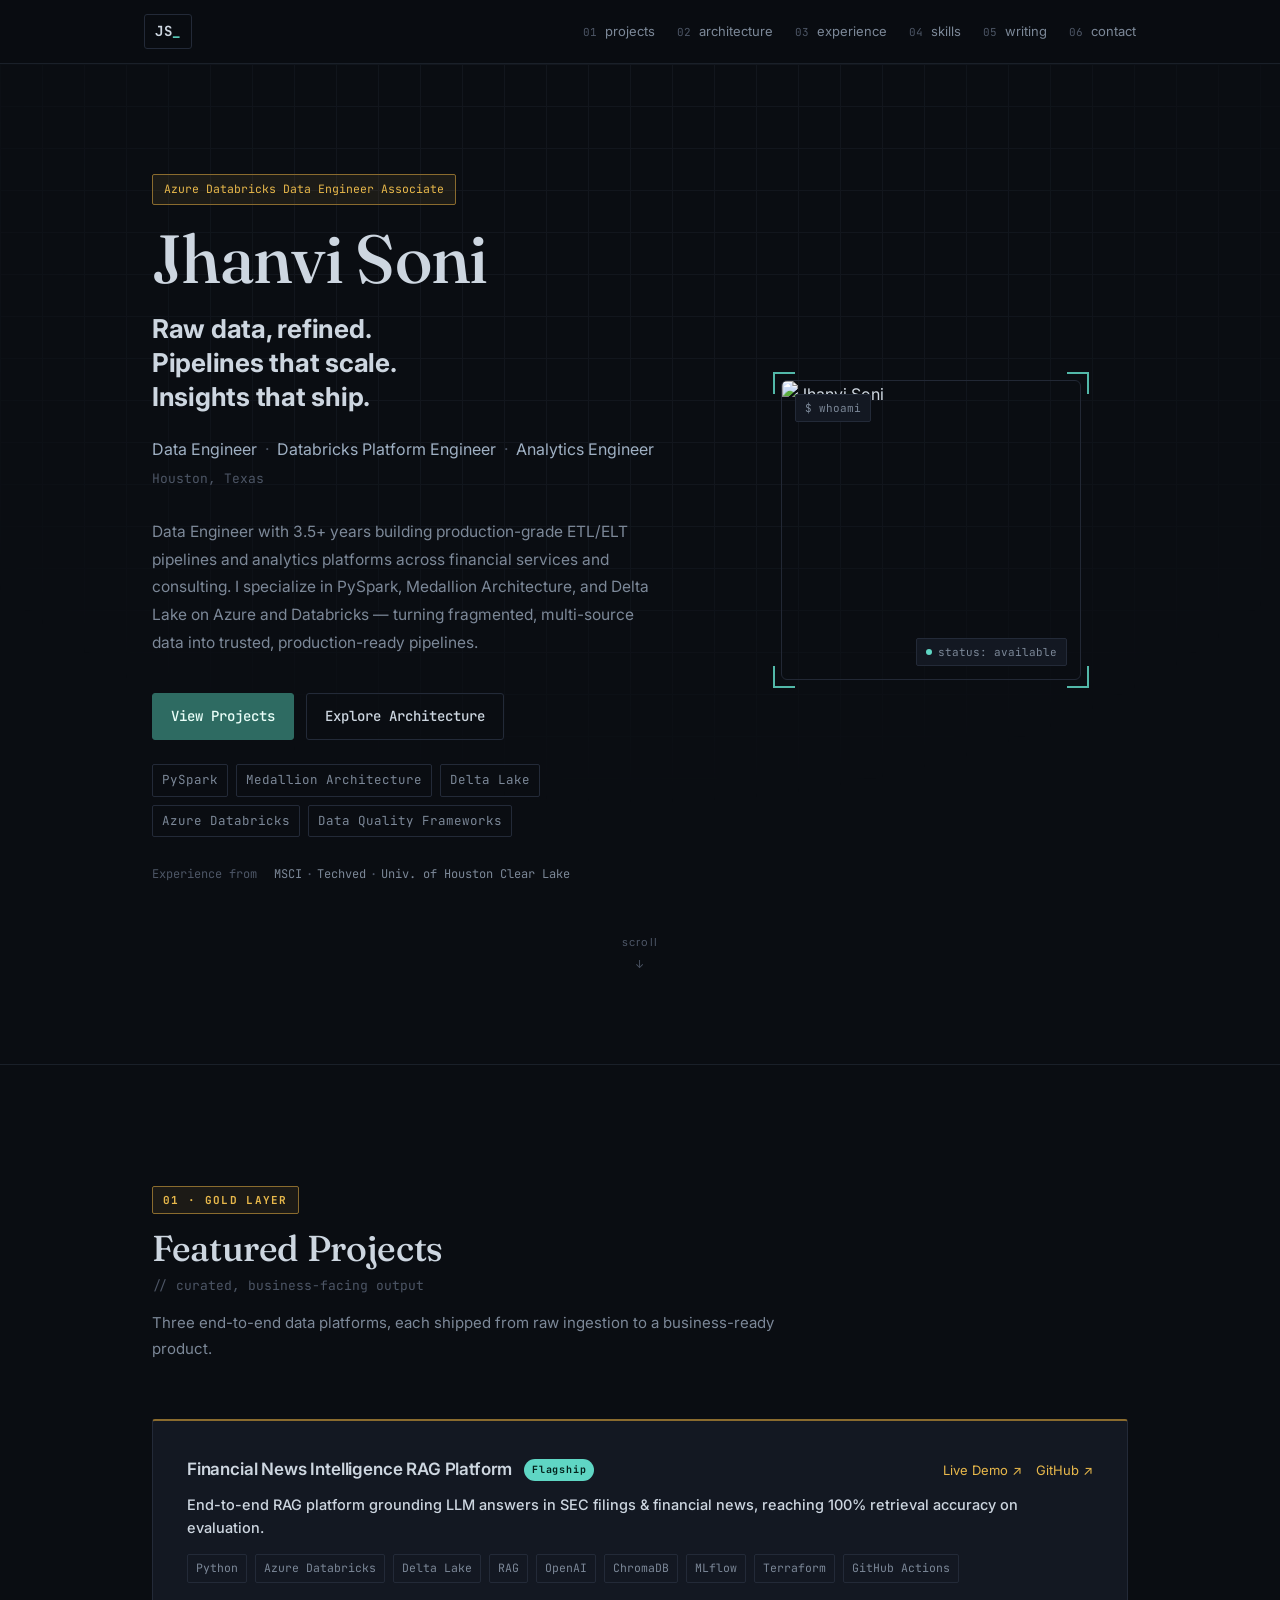
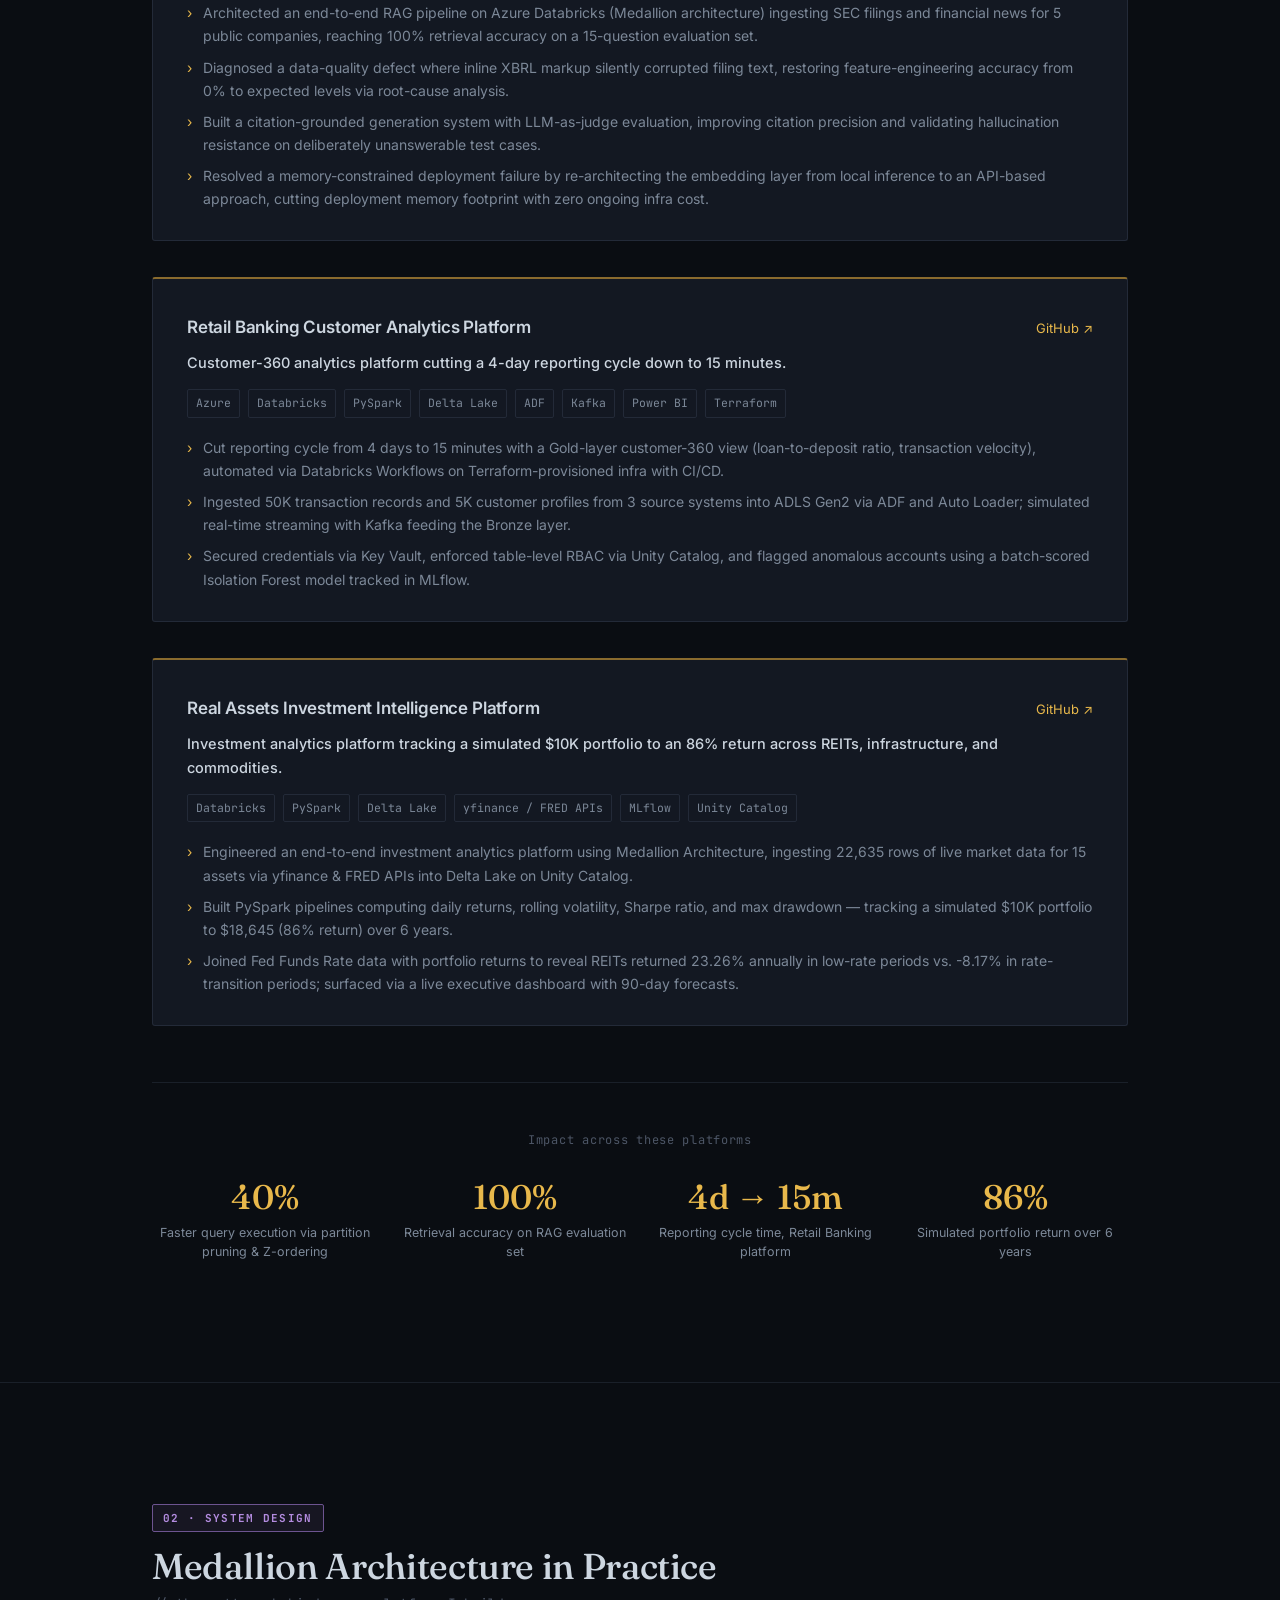
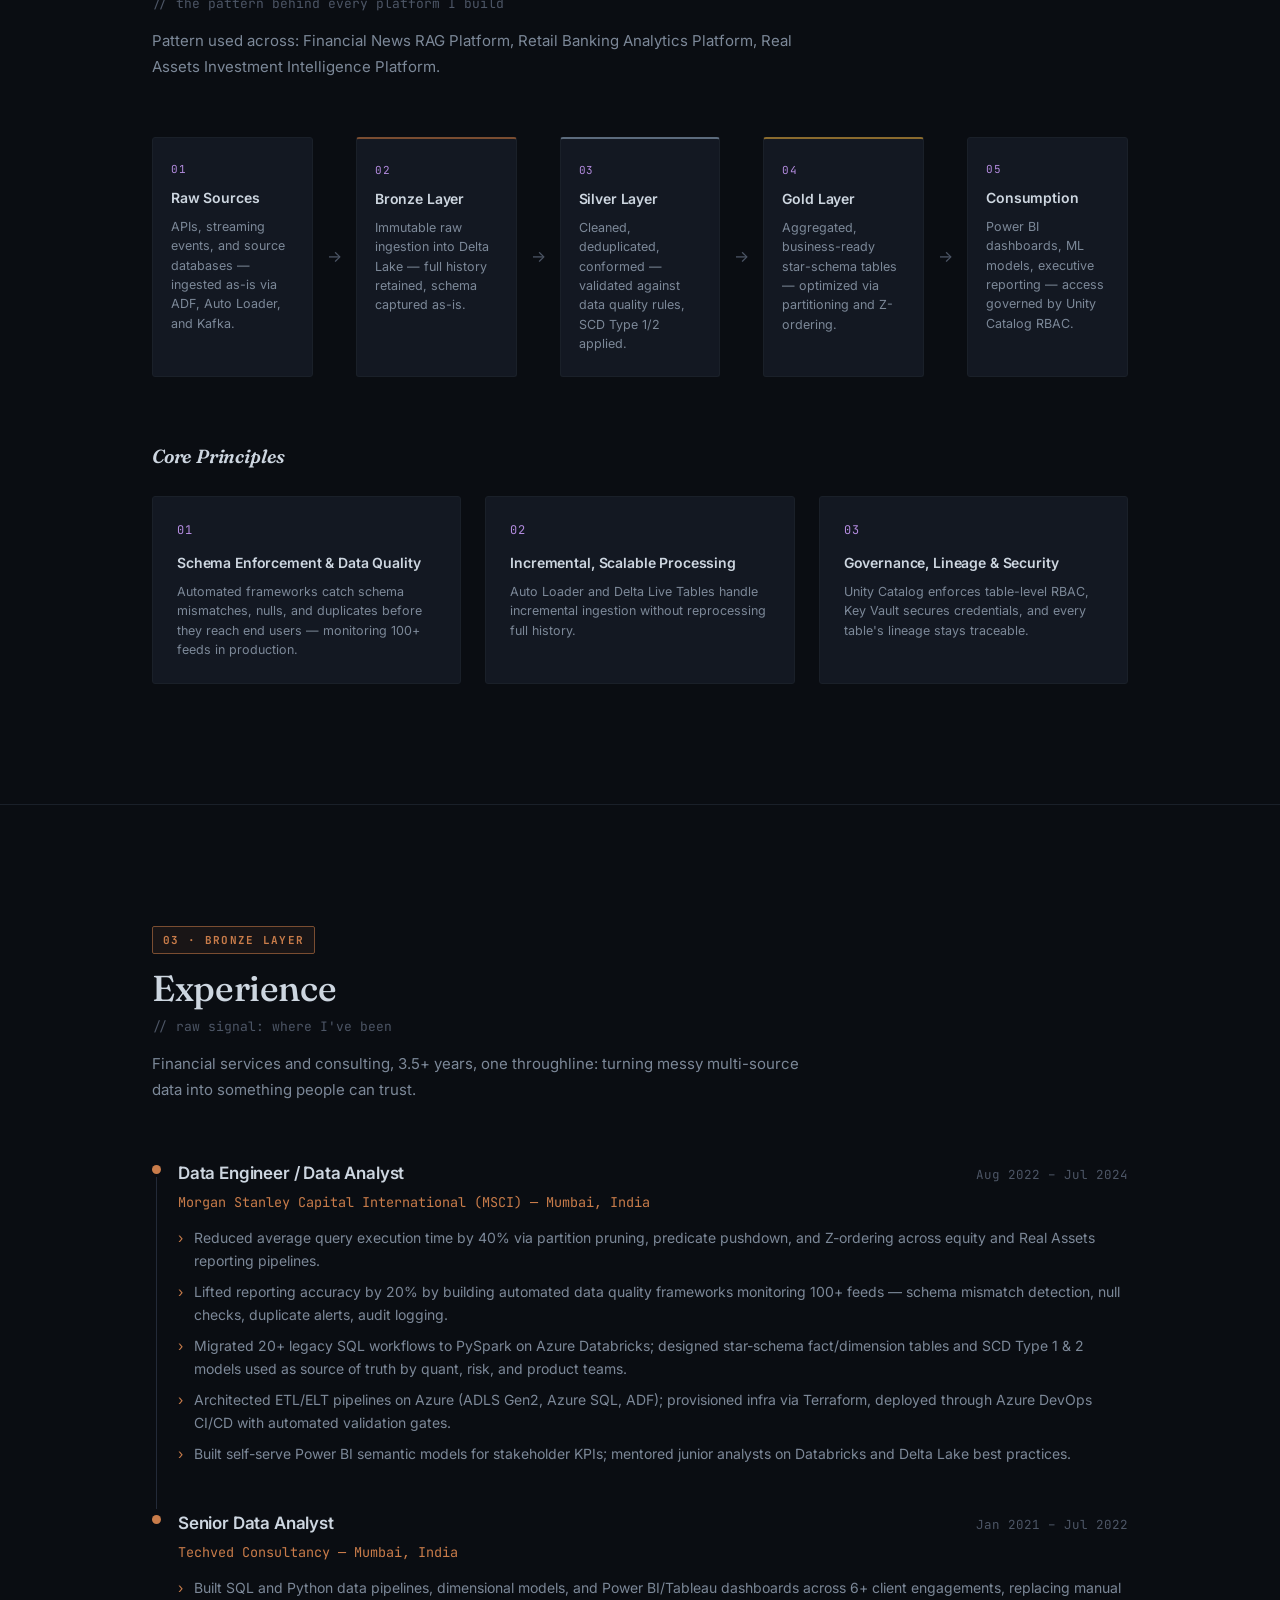
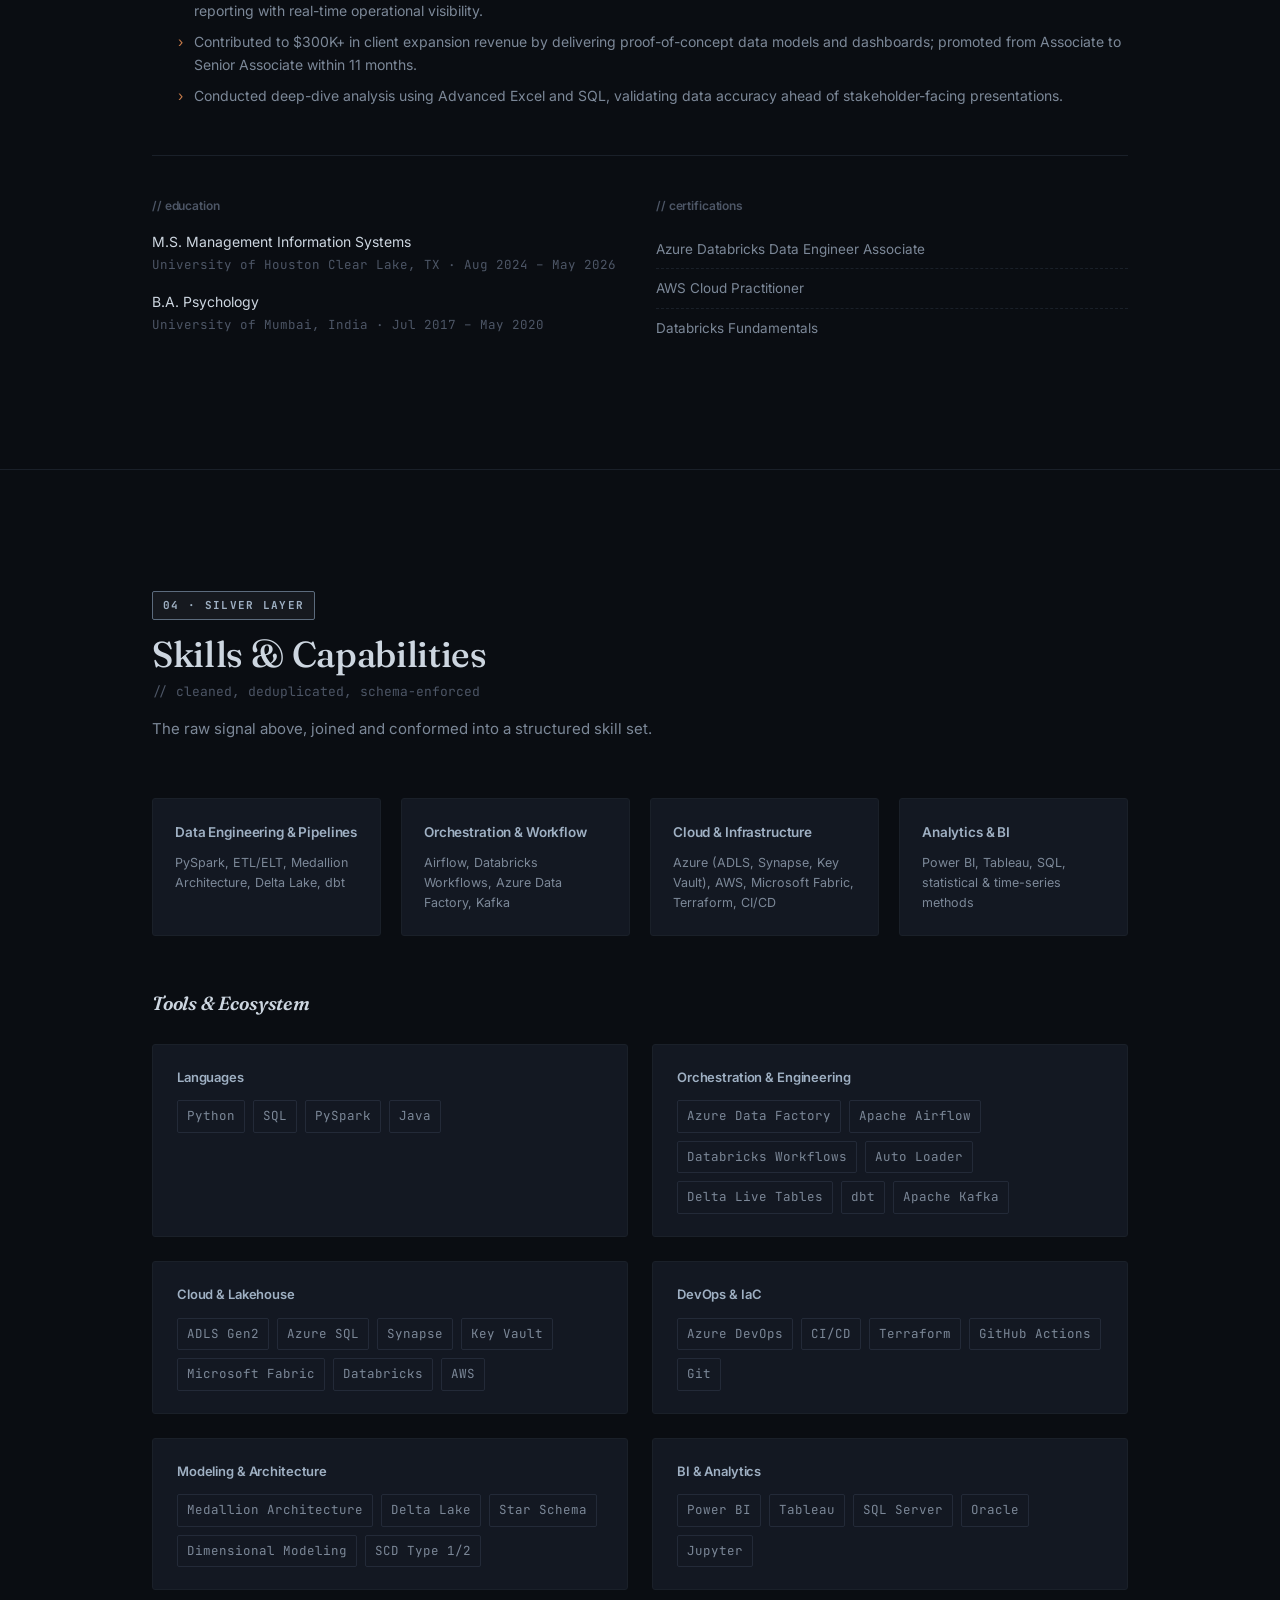
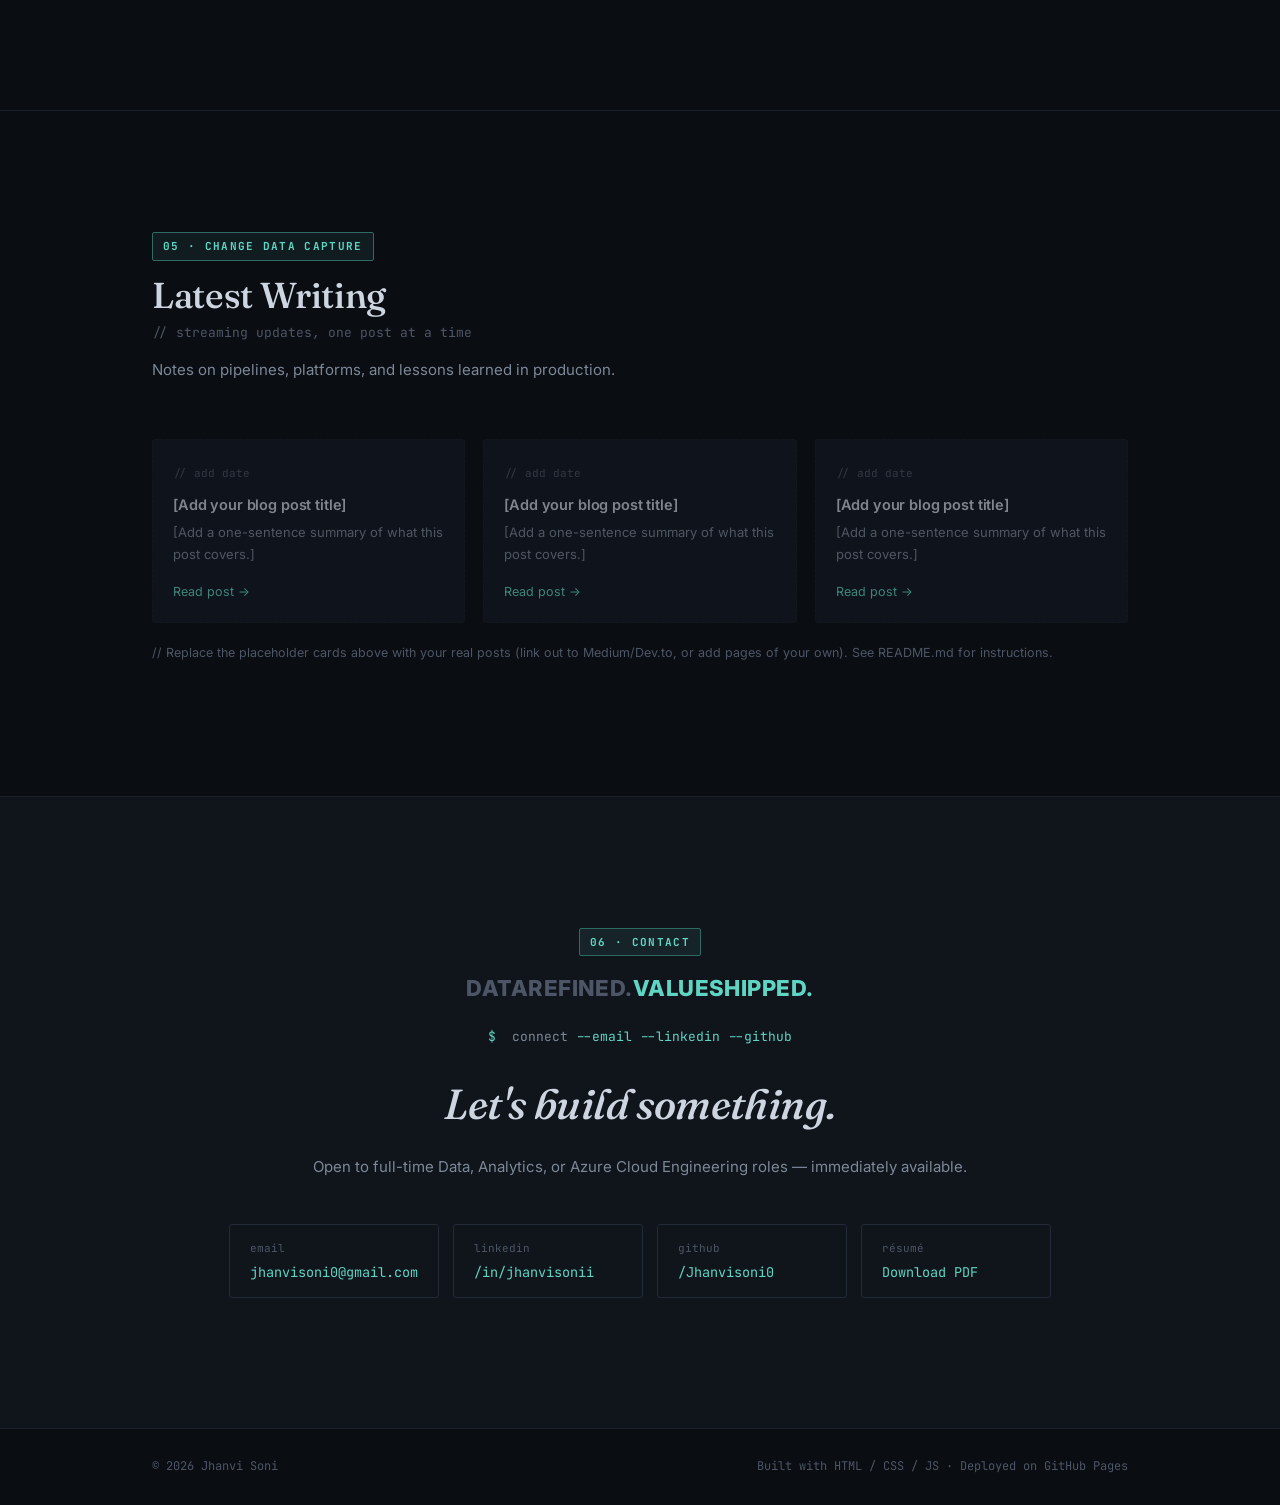
==== commit fb23281a: "Add files via upload" ====
--- a/index.html
+++ b/index.html
@@ -7,7 +7,7 @@
 <meta name="description" content="Jhanvi Soni — Data Engineer specializing in PySpark, Medallion Architecture, and Delta Lake on Azure & Databricks.">
 <link rel="preconnect" href="https://fonts.googleapis.com">
 <link rel="preconnect" href="https://fonts.gstatic.com" crossorigin>
-<link href="https://fonts.googleapis.com/css2?family=JetBrains+Mono:ital,wght@0,400;0,500;0,600;0,700;1,400&display=swap" rel="stylesheet">
+<link href="https://fonts.googleapis.com/css2?family=Fraunces:ital,wght@0,400;0,500;0,600;1,400;1,500&family=Inter:wght@400;500;600;700;800&family=JetBrains+Mono:ital,wght@0,400;0,500;0,600;0,700;1,400&display=swap" rel="stylesheet">
 <link rel="stylesheet" href="style.css">
 </head>
 <body>
@@ -15,7 +15,7 @@
 <!-- ============ NAV ============ -->
 <header class="nav" id="nav">
   <div class="nav-inner">
-    <a href="#top" class="nav-logo">jhanvi<span class="accent-gold">@</span>portfolio<span class="cursor-blink">_</span></a>
+    <a href="#top" class="nav-logo">JS<span class="cursor-blink">_</span></a>
     <button class="nav-toggle" id="navToggle" aria-label="Toggle menu" aria-expanded="false">
       <span></span><span></span><span></span>
     </button>
@@ -39,6 +39,7 @@
       <div class="hero-text">
         <span class="hero-badge">Azure Databricks Data Engineer Associate</span>
         <h1 class="hero-name">Jhanvi Soni</h1>
+        <p class="hero-tagline">Raw data, refined.<br>Pipelines that scale.<br>Insights that ship.</p>
         <p class="hero-role">Data Engineer <span class="dot-sep">·</span> Databricks Platform Engineer <span class="dot-sep">·</span> Analytics Engineer</p>
         <p class="hero-location">Houston, Texas</p>
         <p class="hero-bio">Data Engineer with 3.5+ years building production-grade ETL/ELT pipelines and analytics platforms across financial services and consulting. I specialize in PySpark, Medallion Architecture, and Delta Lake on Azure and Databricks — turning fragmented, multi-source data into trusted, production-ready pipelines.</p>
@@ -54,6 +55,11 @@
           <span class="chip chip-pill">Delta Lake</span>
           <span class="chip chip-pill">Azure Databricks</span>
           <span class="chip chip-pill">Data Quality Frameworks</span>
+        </div>
+
+        <div class="hero-companies">
+          <span class="companies-label">Experience from</span>
+          <span class="company-name">MSCI</span><span class="dot-sep">·</span><span class="company-name">Techved</span><span class="dot-sep">·</span><span class="company-name">Univ. of Houston Clear Lake</span>
         </div>
       </div>
 
@@ -82,7 +88,7 @@
 <section class="layer gold" id="gold">
   <div class="container">
     <div class="layer-head">
-      <span class="layer-tag layer-tag-gold">GOLD LAYER</span>
+      <span class="layer-tag layer-tag-gold">01 · GOLD LAYER</span>
       <h2 class="layer-title">Featured Projects <span class="layer-sub">// curated, business-facing output</span></h2>
       <p class="layer-desc">Three end-to-end data platforms, each shipped from raw ingestion to a business-ready product.</p>
     </div>
@@ -91,7 +97,7 @@
 
       <article class="project-card">
         <div class="project-head">
-          <h3>Financial News Intelligence RAG Platform</h3>
+          <h3>Financial News Intelligence RAG Platform <span class="flagship-tag">Flagship</span></h3>
           <div class="project-links">
             <a href="https://financial-news-intelligence-rag-spfkf8yfjgbvxuzqiozyth.streamlit.app/" target="_blank" rel="noopener">Live Demo ↗</a>
             <a href="https://github.com/Jhanvisoni0/financial-news-intelligence-rag" target="_blank" rel="noopener">GitHub ↗</a>
@@ -148,6 +154,28 @@
       </article>
 
     </div>
+
+    <div class="stats-band">
+      <p class="stats-label">Impact across these platforms</p>
+      <div class="stats-grid">
+        <div class="stat">
+          <span class="stat-number">40%</span>
+          <span class="stat-desc">Faster query execution via partition pruning &amp; Z-ordering</span>
+        </div>
+        <div class="stat">
+          <span class="stat-number">100%</span>
+          <span class="stat-desc">Retrieval accuracy on RAG evaluation set</span>
+        </div>
+        <div class="stat">
+          <span class="stat-number">4d → 15m</span>
+          <span class="stat-desc">Reporting cycle time, Retail Banking platform</span>
+        </div>
+        <div class="stat">
+          <span class="stat-number">86%</span>
+          <span class="stat-desc">Simulated portfolio return over 6 years</span>
+        </div>
+      </div>
+    </div>
   </div>
 </section>
 
@@ -155,7 +183,7 @@
 <section class="layer architecture" id="architecture">
   <div class="container">
     <div class="layer-head">
-      <span class="layer-tag layer-tag-arch">SYSTEM DESIGN</span>
+      <span class="layer-tag layer-tag-arch">02 · SYSTEM DESIGN</span>
       <h2 class="layer-title">Medallion Architecture in Practice <span class="layer-sub">// the pattern behind every platform I build</span></h2>
       <p class="layer-desc">Pattern used across: Financial News RAG Platform, Retail Banking Analytics Platform, Real Assets Investment Intelligence Platform.</p>
     </div>
@@ -217,7 +245,7 @@
 <section class="layer bronze" id="bronze">
   <div class="container">
     <div class="layer-head">
-      <span class="layer-tag layer-tag-bronze">BRONZE LAYER</span>
+      <span class="layer-tag layer-tag-bronze">03 · BRONZE LAYER</span>
       <h2 class="layer-title">Experience <span class="layer-sub">// raw signal: where I've been</span></h2>
       <p class="layer-desc">Financial services and consulting, 3.5+ years, one throughline: turning messy multi-source data into something people can trust.</p>
     </div>
@@ -284,7 +312,7 @@
 <section class="layer silver" id="silver">
   <div class="container">
     <div class="layer-head">
-      <span class="layer-tag layer-tag-silver">SILVER LAYER</span>
+      <span class="layer-tag layer-tag-silver">04 · SILVER LAYER</span>
       <h2 class="layer-title">Skills &amp; Capabilities <span class="layer-sub">// cleaned, deduplicated, schema-enforced</span></h2>
       <p class="layer-desc">The raw signal above, joined and conformed into a structured skill set.</p>
     </div>
@@ -354,7 +382,7 @@
 <section class="layer cdc" id="cdc">
   <div class="container">
     <div class="layer-head">
-      <span class="layer-tag layer-tag-cdc">CHANGE DATA CAPTURE</span>
+      <span class="layer-tag layer-tag-cdc">05 · CHANGE DATA CAPTURE</span>
       <h2 class="layer-title">Latest Writing <span class="layer-sub">// streaming updates, one post at a time</span></h2>
       <p class="layer-desc">Notes on pipelines, platforms, and lessons learned in production.</p>
     </div>
@@ -386,6 +414,8 @@
 <!-- ============ CONTACT ============ -->
 <section class="contact" id="contact">
   <div class="container contact-inner">
+    <span class="layer-tag layer-tag-cdc">06 · CONTACT</span>
+    <p class="contact-closer">DATAREFINED.<span class="accent-cyan-text">VALUESHIPPED.</span></p>
     <p class="contact-prompt"><span class="prompt">$</span> connect <span class="flag">--email</span> <span class="flag">--linkedin</span> <span class="flag">--github</span></p>
     <h2 class="contact-title">Let's build something.</h2>
     <p class="contact-sub">Open to full-time Data, Analytics, or Azure Cloud Engineering roles — immediately available.</p>
--- a/style.css
+++ b/style.css
@@ -25,6 +25,8 @@
   --cyan-dim: #2e6b62;
 
   --font-mono: 'JetBrains Mono', 'SFMono-Regular', Consolas, monospace;
+  --font-sans: 'Inter', -apple-system, BlinkMacSystemFont, 'Segoe UI', sans-serif;
+  --font-serif: 'Fraunces', Georgia, serif;
 
   --radius: 3px;
   --max-w: 1040px;
@@ -42,13 +44,13 @@
   margin: 0;
   background: var(--bg);
   color: var(--text);
-  font-family: var(--font-mono);
+  font-family: var(--font-sans);
   font-size: 16px;
   line-height: 1.65;
   -webkit-font-smoothing: antialiased;
 }
 
-.container{ max-width: var(--max-w); margin: 0 auto; padding: 0 24px; }
+.container{ max-width: var(--max-w); margin: 0 auto; padding: 0 32px; }
 
 a{ color: var(--cyan); text-decoration: none; }
 a:hover{ text-decoration: underline; }
@@ -74,12 +76,17 @@
   max-width: var(--max-w); margin: 0 auto; padding: 14px 24px;
   display: flex; align-items: center; justify-content: space-between;
 }
-.nav-logo{ color: var(--text); font-weight: 600; font-size: 15px; }
-.nav-logo:hover{ text-decoration: none; color: var(--text); }
+.nav-logo{
+  color: var(--text); font-weight: 700; font-size: 14px;
+  font-family: var(--font-mono);
+  border: 1px solid var(--border); border-radius: 3px;
+  padding: 5px 10px; letter-spacing: 0.04em;
+}
+.nav-logo:hover{ text-decoration: none; color: var(--cyan); border-color: var(--cyan); }
 .nav-links{ display: flex; gap: 22px; }
 .nav-links a{ color: var(--text-dim); font-size: 13px; }
 .nav-links a:hover{ color: var(--cyan); text-decoration: none; }
-.line-no{ color: var(--text-faint); margin-right: 4px; font-size: 11px; }
+.line-no{ color: var(--text-faint); margin-right: 4px; font-size: 11px; font-family: var(--font-mono); }
 
 .nav-toggle{ display: none; flex-direction: column; gap: 5px; background: none; border: none; cursor: pointer; padding: 6px; }
 .nav-toggle span{ width: 20px; height: 2px; background: var(--text); display: block; }
@@ -87,7 +94,7 @@
 /* ==========================================================================
    Hero
    ========================================================================== */
-.hero{ position: relative; padding: 76px 0 60px; overflow: hidden; }
+.hero{ position: relative; padding: 110px 0 90px; overflow: hidden; }
 .hero-grid{
   position: absolute; inset: 0;
   background-image: linear-gradient(var(--border-soft) 1px, transparent 1px), linear-gradient(90deg, var(--border-soft) 1px, transparent 1px);
@@ -100,12 +107,13 @@
   position: relative;
   display: grid;
   grid-template-columns: 1.3fr 1fr;
-  gap: 56px;
+  gap: 72px;
   align-items: center;
 }
 
 .hero-badge{
   display: inline-block;
+  font-family: var(--font-mono);
   font-size: 11.5px;
   color: var(--gold);
   border: 1px solid var(--gold-dim);
@@ -114,11 +122,29 @@
   border-radius: 2px;
   margin-bottom: 18px;
 }
-.hero-name{ font-size: 42px; color: var(--text); margin-bottom: 10px; }
+.hero-name{
+  font-family: var(--font-serif);
+  font-weight: 500;
+  font-size: 68px;
+  line-height: 1.05;
+  letter-spacing: -0.01em;
+  color: var(--text);
+  margin-bottom: 18px;
+  text-wrap: balance;
+}
+.hero-tagline{
+  font-family: var(--font-sans);
+  font-weight: 700;
+  font-size: 26px;
+  line-height: 1.3;
+  color: var(--text);
+  margin: 0 0 22px;
+  letter-spacing: -0.01em;
+}
 .hero-role{ font-size: 16px; color: var(--silver); margin: 0 0 6px; }
 .dot-sep{ color: var(--text-faint); margin: 0 4px; }
-.hero-location{ font-size: 13px; color: var(--text-faint); margin: 0 0 20px; }
-.hero-bio{ font-size: 14.5px; color: var(--text-dim); max-width: 560px; margin: 0 0 28px; }
+.hero-location{ font-family: var(--font-mono); font-size: 13px; color: var(--text-faint); margin: 0 0 28px; }
+.hero-bio{ font-size: 15.5px; line-height: 1.8; color: var(--text-dim); max-width: 560px; margin: 0 0 36px; }
 
 .hero-actions{ display: flex; gap: 12px; flex-wrap: wrap; margin-bottom: 24px; }
 .btn{
@@ -136,6 +162,15 @@
 
 .hero-pills{ margin-top: 4px; }
 .chip-pill{ border-color: var(--border); color: var(--text-dim); border-radius: 20px; padding: 6px 13px; }
+
+.hero-companies{
+  margin-top: 28px;
+  font-family: var(--font-mono);
+  font-size: 12px;
+  color: var(--text-faint);
+}
+.companies-label{ margin-right: 10px; }
+.company-name{ color: var(--text-dim); }
 
 /* --- hero photo --- */
 .hero-photo-wrap{ display: flex; justify-content: center; }
@@ -166,6 +201,7 @@
 
 .frame-tag{
   position: absolute;
+  font-family: var(--font-mono);
   font-size: 11px;
   background: var(--bg-card);
   border: 1px solid var(--border);
@@ -196,11 +232,11 @@
 /* ==========================================================================
    Layer sections
    ========================================================================== */
-.layer{ padding: 76px 0; border-top: 1px solid var(--border-soft); }
-.layer-head{ margin-bottom: 40px; max-width: 660px; }
+.layer{ padding: 120px 0; border-top: 1px solid var(--border-soft); }
+.layer-head{ margin-bottom: 56px; max-width: 680px; }
 
 .layer-tag{
-  display: inline-block; font-size: 11px; letter-spacing: 0.12em; font-weight: 700;
+  display: inline-block; font-family: var(--font-mono); font-size: 11px; letter-spacing: 0.12em; font-weight: 700;
   padding: 4px 10px; border-radius: 2px; margin-bottom: 14px;
 }
 .layer-tag-bronze{ color: var(--bronze); border: 1px solid var(--bronze-dim); background: rgba(201,124,74,0.08); }
@@ -209,18 +245,47 @@
 .layer-tag-cdc{ color: var(--cyan); border: 1px solid var(--cyan-dim); background: rgba(95,214,196,0.08); }
 .layer-tag-arch{ color: var(--arch); border: 1px solid var(--arch-dim); background: rgba(180,140,224,0.08); }
 
-.layer-title{ font-size: 26px; color: var(--text); margin-bottom: 12px; }
-.layer-sub{ display: block; font-size: 14px; font-weight: 400; color: var(--text-faint); margin-top: 6px; }
-.layer-desc{ color: var(--text-dim); font-size: 14.5px; margin: 0; }
+.layer-title{
+  font-family: var(--font-serif);
+  font-weight: 500;
+  font-size: 36px;
+  line-height: 1.15;
+  color: var(--text);
+  margin-bottom: 16px;
+  text-wrap: balance;
+}
+.layer-sub{
+  display: block;
+  font-family: var(--font-mono);
+  font-size: 13px;
+  font-weight: 400;
+  color: var(--text-faint);
+  margin-top: 10px;
+  letter-spacing: 0;
+}
+.layer-desc{ color: var(--text-dim); font-size: 15px; line-height: 1.75; margin: 0; }
 
 /* Gold: projects */
-.projects-grid{ display: flex; flex-direction: column; gap: 28px; }
+.projects-grid{ display: flex; flex-direction: column; gap: 36px; }
 .project-card{
   background: var(--bg-card); border: 1px solid var(--border); border-top: 2px solid var(--gold-dim);
-  border-radius: var(--radius); padding: 26px 26px 22px;
+  border-radius: var(--radius); padding: 34px 34px 30px;
 }
 .project-head{ display: flex; justify-content: space-between; align-items: baseline; flex-wrap: wrap; gap: 8px 16px; margin-bottom: 4px; }
 .project-head h3{ font-size: 17px; color: var(--text); }
+.flagship-tag{
+  display: inline-block;
+  font-family: var(--font-mono);
+  font-size: 10px;
+  font-weight: 700;
+  letter-spacing: 0.08em;
+  color: #04231d;
+  background: var(--cyan);
+  padding: 3px 8px;
+  border-radius: 20px;
+  vertical-align: middle;
+  margin-left: 8px;
+}
 .project-links{ display: flex; gap: 14px; font-size: 13px; white-space: nowrap; }
 .project-links a{ color: var(--gold); }
 .project-teaser{ font-size: 14.5px; color: var(--text); margin: 10px 0 14px; font-weight: 500; }
@@ -228,23 +293,37 @@
 .project-bullets li{ font-size: 14px; color: var(--text-dim); padding-left: 16px; position: relative; }
 .project-bullets li::before{ content: "›"; position: absolute; left: 0; color: var(--gold); }
 
+/* Stats / impact band */
+.stats-band{ margin-top: 56px; padding-top: 48px; border-top: 1px solid var(--border-soft); }
+.stats-label{
+  font-family: var(--font-mono); font-size: 12px; letter-spacing: 0.06em;
+  color: var(--text-faint); text-align: center; margin: 0 0 28px;
+}
+.stats-grid{ display: grid; grid-template-columns: repeat(4, 1fr); gap: 24px; }
+.stat{ text-align: center; }
+.stat-number{
+  display: block; font-family: var(--font-serif); font-weight: 500;
+  font-size: 34px; color: var(--gold); margin-bottom: 8px; line-height: 1.1;
+}
+.stat-desc{ display: block; font-size: 12.5px; color: var(--text-dim); line-height: 1.5; }
+
 /* Architecture: pipeline */
 .pipeline{
-  display: flex; align-items: stretch; gap: 10px; flex-wrap: wrap;
-  margin-bottom: 56px;
+  display: flex; align-items: stretch; gap: 14px; flex-wrap: wrap;
+  margin-bottom: 64px;
 }
 .pipeline-step{
   flex: 1 1 160px;
   background: var(--bg-card);
   border: 1px solid var(--border-soft);
   border-radius: var(--radius);
-  padding: 18px 16px;
+  padding: 22px 18px;
   min-width: 150px;
 }
 .step-bronze{ border-top: 2px solid var(--bronze-dim); }
 .step-silver{ border-top: 2px solid var(--silver-dim); }
 .step-gold{ border-top: 2px solid var(--gold-dim); }
-.pipeline-icon{ font-size: 11px; color: var(--arch); margin-bottom: 8px; letter-spacing: 0.08em; }
+.pipeline-icon{ font-family: var(--font-mono); font-size: 11px; color: var(--arch); margin-bottom: 8px; letter-spacing: 0.08em; }
 .pipeline-step h4{ font-size: 14px; color: var(--text); margin-bottom: 8px; }
 .pipeline-step p{ font-size: 12.5px; color: var(--text-dim); margin: 0; line-height: 1.55; }
 .pipeline-arrow{
@@ -252,23 +331,23 @@
   color: var(--text-faint); font-size: 16px; flex: 0 0 auto;
 }
 
-.principles-title{ font-size: 15px; color: var(--text); margin-bottom: 20px; }
-.principles-grid{ display: grid; grid-template-columns: repeat(3, 1fr); gap: 20px; }
-.principle{ background: var(--bg-card); border: 1px solid var(--border-soft); border-radius: var(--radius); padding: 20px; }
-.principle-no{ display: block; font-size: 12px; color: var(--arch); margin-bottom: 10px; letter-spacing: 0.08em; }
+.principles-title{ font-family: var(--font-serif); font-style: italic; font-size: 19px; color: var(--text); margin-bottom: 24px; }
+.principles-grid{ display: grid; grid-template-columns: repeat(3, 1fr); gap: 24px; }
+.principle{ background: var(--bg-card); border: 1px solid var(--border-soft); border-radius: var(--radius); padding: 24px; }
+.principle-no{ display: block; font-family: var(--font-mono); font-size: 12px; color: var(--arch); margin-bottom: 10px; letter-spacing: 0.08em; }
 .principle h4{ font-size: 14px; color: var(--text); margin-bottom: 8px; }
 .principle p{ font-size: 12.5px; color: var(--text-dim); margin: 0; line-height: 1.55; }
 
 /* Bronze: timeline */
-.timeline{ display: flex; flex-direction: column; gap: 36px; }
+.timeline{ display: flex; flex-direction: column; gap: 44px; }
 .timeline-item{ position: relative; padding-left: 26px; }
 .timeline-marker{ position: absolute; left: 0; top: 6px; width: 9px; height: 9px; border-radius: 50%; background: var(--bronze); }
-.timeline-item::before{ content: ""; position: absolute; left: 4px; top: 18px; bottom: -36px; width: 1px; background: var(--border); }
+.timeline-item::before{ content: ""; position: absolute; left: 4px; top: 18px; bottom: -44px; width: 1px; background: var(--border); }
 .timeline-item:last-child::before{ display: none; }
 .timeline-header{ display: flex; justify-content: space-between; align-items: baseline; flex-wrap: wrap; gap: 8px; }
 .timeline-header h3{ font-size: 17px; color: var(--text); }
-.timeline-date{ font-size: 12.5px; color: var(--text-faint); white-space: nowrap; }
-.timeline-org{ font-size: 13.5px; color: var(--bronze); margin: 4px 0 12px; }
+.timeline-date{ font-family: var(--font-mono); font-size: 12.5px; color: var(--text-faint); white-space: nowrap; }
+.timeline-org{ font-family: var(--font-mono); font-size: 13.5px; color: var(--bronze); margin: 4px 0 12px; }
 .timeline-bullets{ list-style: none; display: flex; flex-direction: column; gap: 8px; }
 .timeline-bullets li{ font-size: 14px; color: var(--text-dim); padding-left: 16px; position: relative; }
 .timeline-bullets li::before{ content: "›"; position: absolute; left: 0; color: var(--bronze); }
@@ -277,22 +356,22 @@
 .col-label{ font-size: 12px; color: var(--text-faint); margin-bottom: 14px; font-weight: 600; }
 .edu-item{ margin-bottom: 14px; }
 .edu-degree{ margin: 0; font-size: 14px; color: var(--text); }
-.edu-school{ margin: 2px 0 0; font-size: 12.5px; color: var(--text-faint); }
+.edu-school{ font-family: var(--font-mono); margin: 2px 0 0; font-size: 12.5px; color: var(--text-faint); }
 .cert-item{ font-size: 13.5px; color: var(--text-dim); padding: 8px 0; border-bottom: 1px dashed var(--border-soft); }
 .cert-item:last-child{ border-bottom: none; }
 
 /* Silver: capabilities + skills */
-.capabilities-grid{ display: grid; grid-template-columns: repeat(4, 1fr); gap: 16px; margin-bottom: 44px; }
-.capability{ background: var(--bg-card); border: 1px solid var(--border-soft); border-radius: var(--radius); padding: 18px; }
-.capability h4{ font-size: 13.5px; color: var(--silver); margin-bottom: 8px; }
-.capability p{ font-size: 12.5px; color: var(--text-dim); margin: 0; line-height: 1.55; }
-
-.tools-title{ font-size: 15px; color: var(--text); margin-bottom: 20px; }
-.skills-grid{ display: grid; grid-template-columns: repeat(2, 1fr); gap: 20px; }
-.skill-card{ background: var(--bg-card); border: 1px solid var(--border-soft); border-radius: var(--radius); padding: 18px 20px; }
+.capabilities-grid{ display: grid; grid-template-columns: repeat(4, 1fr); gap: 20px; margin-bottom: 52px; }
+.capability{ background: var(--bg-card); border: 1px solid var(--border-soft); border-radius: var(--radius); padding: 22px; }
+.capability h4{ font-size: 13.5px; color: var(--silver); margin-bottom: 10px; }
+.capability p{ font-size: 12.5px; color: var(--text-dim); margin: 0; line-height: 1.6; }
+
+.tools-title{ font-family: var(--font-serif); font-style: italic; font-size: 19px; color: var(--text); margin-bottom: 24px; }
+.skills-grid{ display: grid; grid-template-columns: repeat(2, 1fr); gap: 24px; }
+.skill-card{ background: var(--bg-card); border: 1px solid var(--border-soft); border-radius: var(--radius); padding: 22px 24px; }
 .skill-card h4{ font-size: 13px; color: var(--silver); margin-bottom: 12px; font-weight: 600; }
 .chip-row{ display: flex; flex-wrap: wrap; gap: 8px; }
-.chip{ font-size: 12.5px; color: var(--text-dim); border: 1px solid var(--border); border-radius: 2px; padding: 5px 9px; white-space: nowrap; }
+.chip{ font-family: var(--font-mono); font-size: 12.5px; color: var(--text-dim); border: 1px solid var(--border); border-radius: 2px; padding: 5px 9px; white-space: nowrap; }
 .chip-sm{ font-size: 11.5px; padding: 4px 8px; }
 .chip-row-tight{ margin: 14px 0 18px; }
 
@@ -300,7 +379,7 @@
 .blog-grid{ display: grid; grid-template-columns: repeat(3, 1fr); gap: 18px; }
 .blog-card{ display: block; background: var(--bg-card); border: 1px solid var(--border-soft); border-radius: var(--radius); padding: 18px 20px; color: var(--text); transition: border-color .15s ease; }
 .blog-card:hover{ border-color: var(--cyan-dim); text-decoration: none; }
-.blog-date{ font-size: 11px; color: var(--text-faint); }
+.blog-date{ font-family: var(--font-mono); font-size: 11px; color: var(--text-faint); }
 .blog-card h4{ font-size: 14.5px; margin: 8px 0 6px; color: var(--text); }
 .blog-card p{ font-size: 13px; color: var(--text-dim); margin: 0 0 12px; }
 .blog-read{ font-size: 12.5px; color: var(--cyan); }
@@ -310,22 +389,39 @@
 /* ==========================================================================
    Contact
    ========================================================================== */
-.contact{ padding: 90px 0; text-align: center; border-top: 1px solid var(--border-soft); background: var(--bg-raised); }
-.contact-prompt{ font-size: 13px; color: var(--text-dim); margin-bottom: 18px; }
+.contact{ padding: 130px 0; text-align: center; border-top: 1px solid var(--border-soft); background: var(--bg-raised); }
+.contact-closer{
+  font-family: var(--font-sans);
+  font-weight: 800;
+  font-size: 22px;
+  letter-spacing: 0.02em;
+  color: var(--text-faint);
+  margin: 0 0 20px;
+}
+.accent-cyan-text{ color: var(--cyan); }
+.contact-prompt{ font-family: var(--font-mono); font-size: 13px; color: var(--text-dim); margin-bottom: 22px; }
+.prompt{ color: var(--cyan); margin-right: 8px; }
 .flag{ color: var(--cyan); }
-.contact-title{ font-size: 30px; color: var(--text); margin-bottom: 10px; }
-.contact-sub{ color: var(--text-dim); font-size: 14.5px; margin: 0 0 36px; }
+.contact-title{
+  font-family: var(--font-serif);
+  font-style: italic;
+  font-weight: 500;
+  font-size: 42px;
+  color: var(--text);
+  margin-bottom: 16px;
+}
+.contact-sub{ color: var(--text-dim); font-size: 15px; margin: 0 0 44px; }
 .contact-links{ display: flex; justify-content: center; gap: 14px; flex-wrap: wrap; }
 .contact-link{ display: flex; flex-direction: column; align-items: flex-start; gap: 4px; padding: 14px 20px; border: 1px solid var(--border); border-radius: var(--radius); min-width: 190px; color: var(--text); text-align: left; }
 .contact-link:hover{ border-color: var(--cyan); text-decoration: none; }
-.contact-label{ font-size: 11px; color: var(--text-faint); }
-.contact-value{ font-size: 13.5px; color: var(--cyan); }
+.contact-label{ font-family: var(--font-mono); font-size: 11px; color: var(--text-faint); }
+.contact-value{ font-family: var(--font-mono); font-size: 13.5px; color: var(--cyan); }
 
 /* ==========================================================================
    Footer
    ========================================================================== */
 .footer{ padding: 28px 0; border-top: 1px solid var(--border-soft); }
-.footer-inner{ display: flex; justify-content: space-between; flex-wrap: wrap; gap: 8px; font-size: 12px; color: var(--text-faint); }
+.footer-inner{ display: flex; justify-content: space-between; flex-wrap: wrap; gap: 8px; font-family: var(--font-mono); font-size: 12px; color: var(--text-faint); }
 
 /* ==========================================================================
    Scroll-reveal
@@ -344,6 +440,7 @@
   .hero-text{ text-align: left; }
   .capabilities-grid{ grid-template-columns: repeat(2, 1fr); }
   .principles-grid{ grid-template-columns: 1fr; }
+  .stats-grid{ grid-template-columns: repeat(2, 1fr); row-gap: 32px; }
 }
 
 @media (max-width: 760px){
@@ -355,13 +452,17 @@
   }
   .nav-links.open{ display: flex; }
 
-  .hero-name{ font-size: 32px; }
+  .hero-name{ font-size: 42px; }
+  .hero-tagline{ font-size: 20px; }
+  .layer-title{ font-size: 27px; }
+  .contact-title{ font-size: 30px; }
+  .contact-closer{ font-size: 17px; }
   .skills-grid{ grid-template-columns: 1fr; }
   .edu-certs{ grid-template-columns: 1fr; }
   .blog-grid{ grid-template-columns: 1fr; }
-  .contact-title{ font-size: 24px; }
-  .layer{ padding: 52px 0; }
-  .hero{ padding: 52px 0 40px; }
+  .stats-grid{ grid-template-columns: 1fr; }
+  .layer{ padding: 72px 0; }
+  .hero{ padding: 64px 0 48px; }
   .pipeline{ flex-direction: column; }
   .pipeline-arrow{ transform: rotate(90deg); padding: 2px 0; }
   .capabilities-grid{ grid-template-columns: 1fr; }
